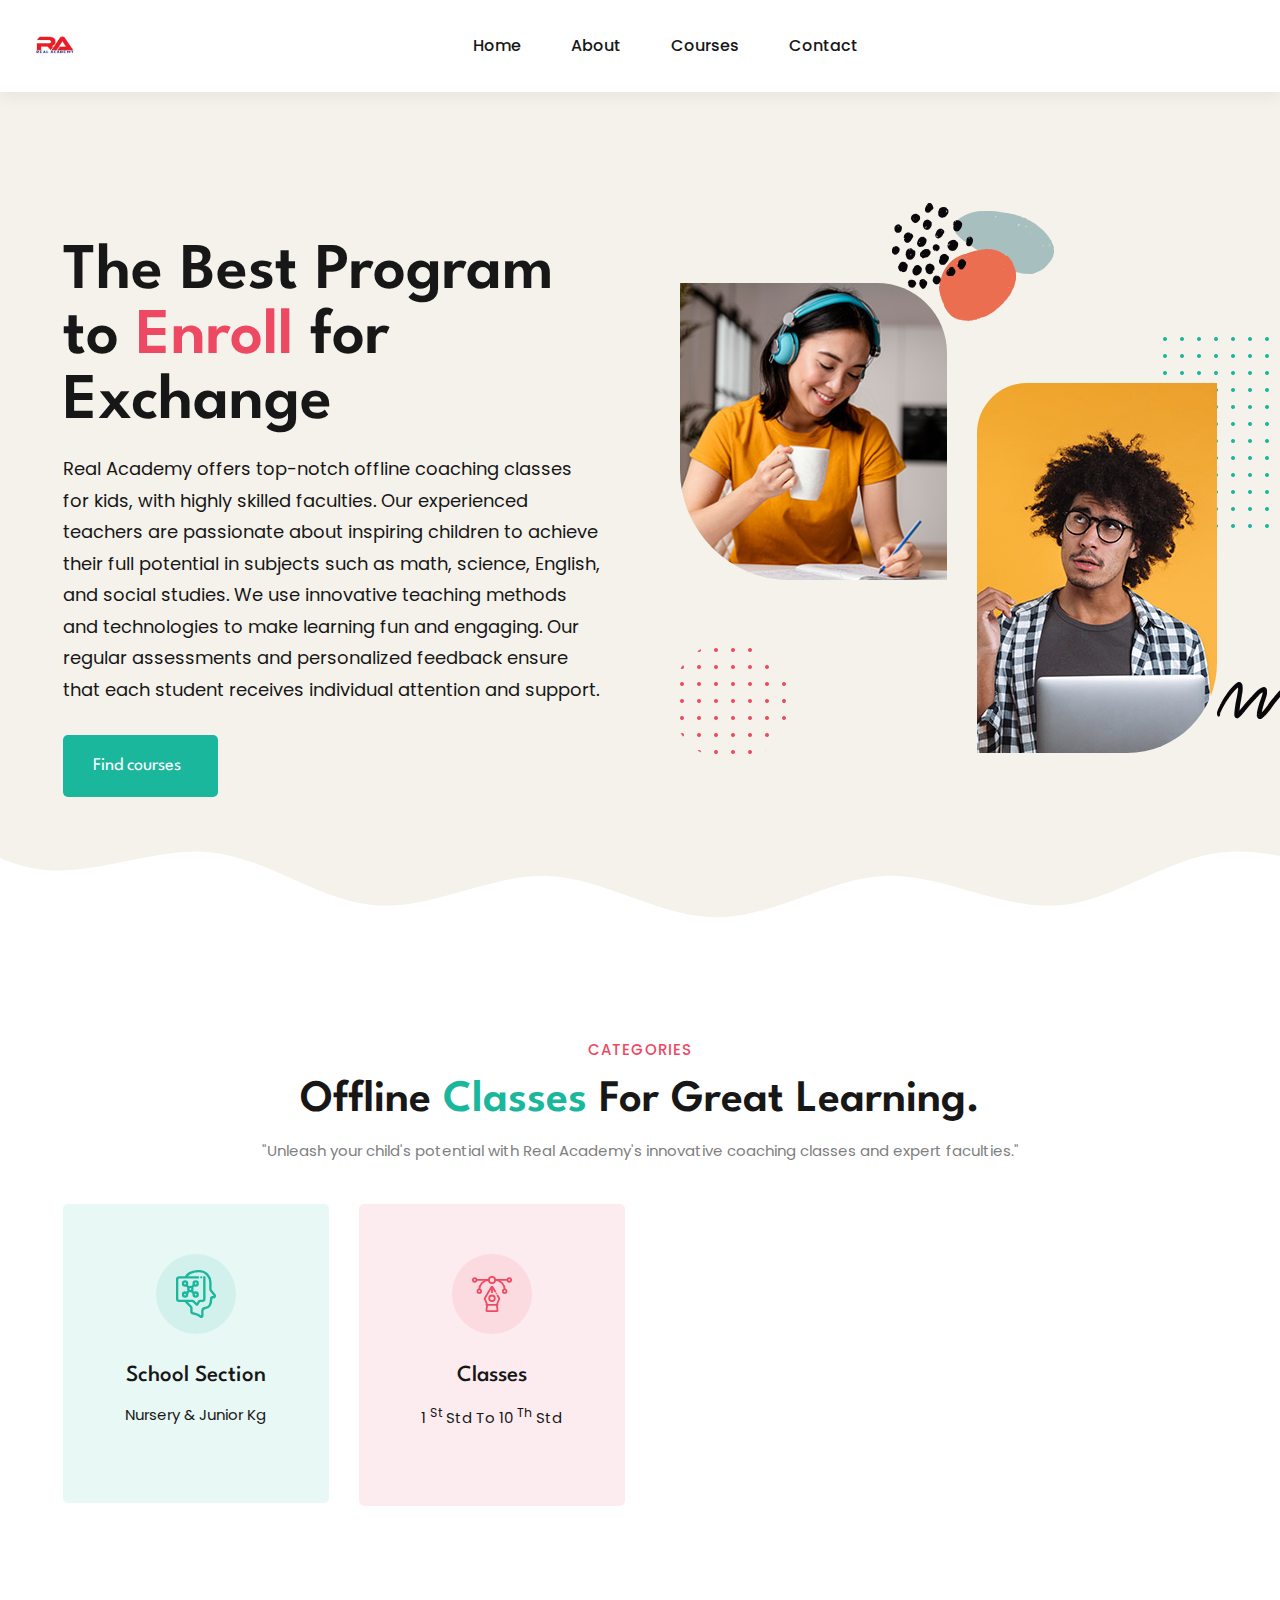
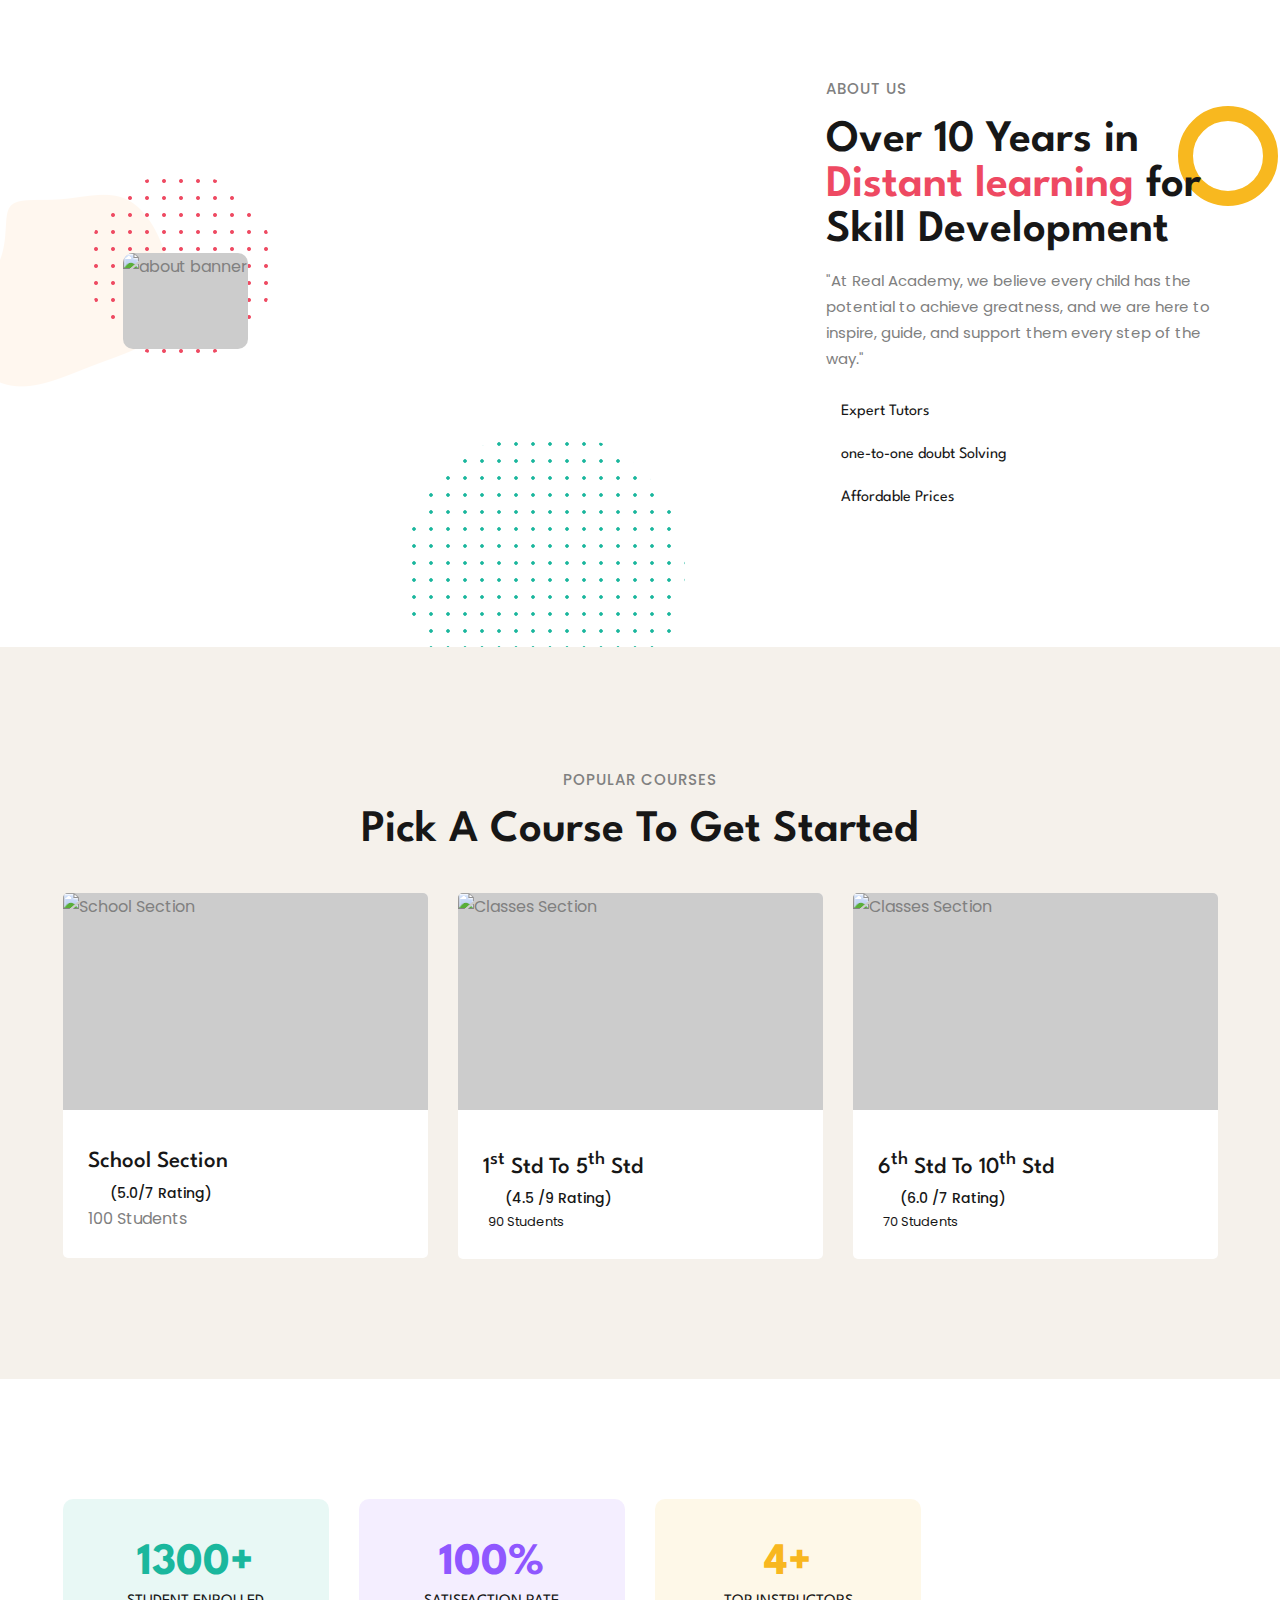
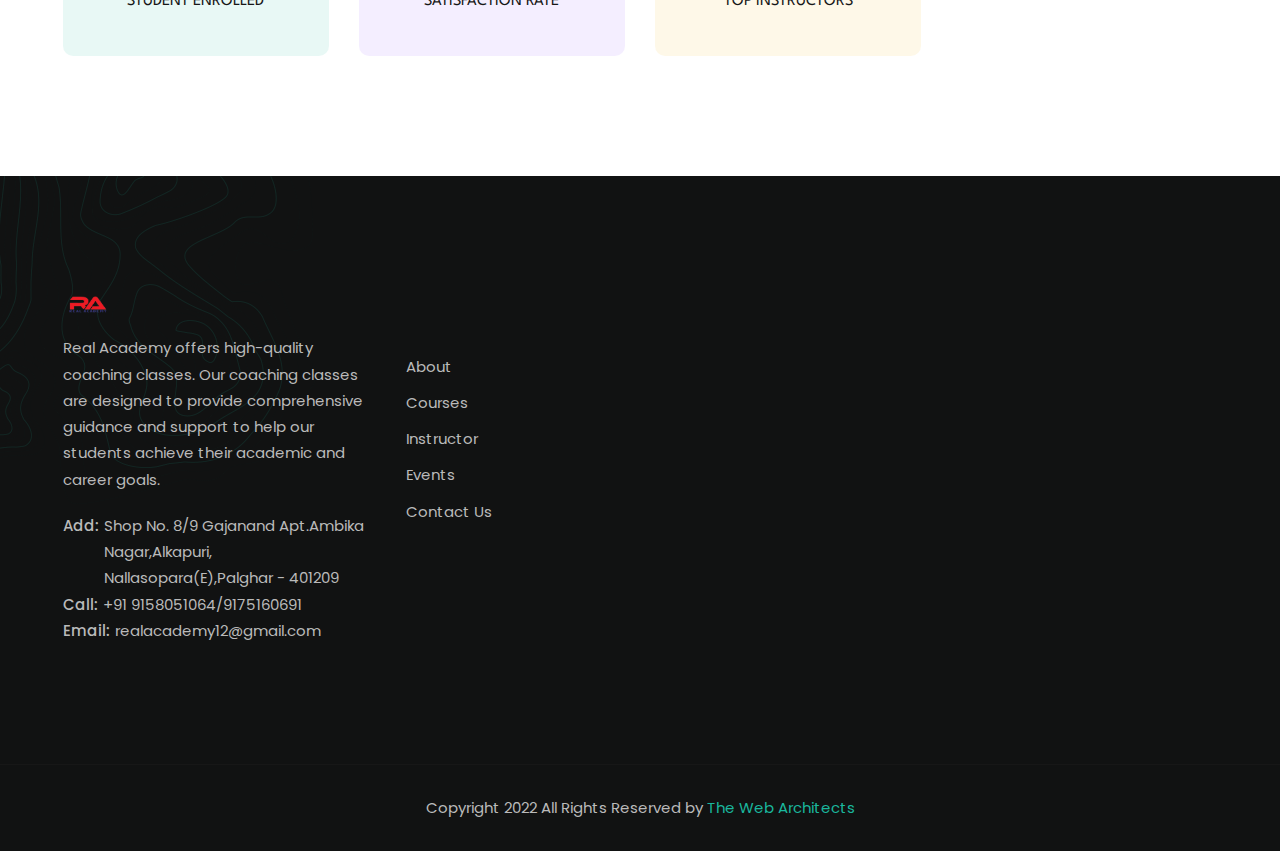
==== index.html @ d4546ee7 "comit" ====
<!DOCTYPE html>
<html lang="en">
<head>
  <meta charset="UTF-8">
  <meta http-equiv="X-UA-Compatible" content="IE=edge">
  <meta name="viewport" content="width=device-width, initial-scale=1.0">
  <!-- 
    - primary meta tag
  -->
  <title>Real Academy</title>
  <meta name="title" content="EduWeb - The Best Program to Enroll for Exchange">
  <meta name="description" content="This is an education html template made by codewithsadee">
  <!-- 
    - favicon
  -->
  <link rel="shortcut icon" href="/readme-images/real logo.jpeg" type="image/svg+xml">
  <!-- 
    - custom css link
  -->
  <link rel="stylesheet" href="./assets/css/style.css">
  <!-- 
- google font link
  -->
  <link rel="preconnect" href="https://fonts.googleapis.com">
  <link rel="preconnect" href="https://fonts.gstatic.com" crossorigin>
  <link
    href="https://fonts.googleapis.com/css2?family=League+Spartan:wght@400;500;600;700;800&family=Poppins:wght@400;500&display=swap"
    rel="stylesheet">

  <!-- 
    - preload images
  -->
  <link rel="preload" as="image" href="./assets/images/hero-bg.svg">
  <link rel="preload" as="image" href="./assets/images/hero-banner-1.jpg">
  <link rel="preload" as="image" href="./assets/images/hero-banner-2.jpg">
  <link rel="preload" as="image" href="./assets/images/hero-shape-1.svg">
  <link rel="preload" as="image" href="./assets/images/hero-shape-2.png">

</head>

<body id="top">

  <!-- 
    - #HEADER
  -->

  <header class="header" data-header>
    <div class="container">

      <a href="#" class="logo">
        <img src="./readme-images/real logo.png" width="50" height="10" alt="Real Academy logo">
      </a>

      <nav class="navbar" data-navbar>

        <div class="wrapper">
          <a href="#" class="logo">
            <img src="/readme-images/real logo.png" width="162" height="50" alt="Real Academy logo">
          </a>

          <button class="nav-close-btn" aria-label="close menu" data-nav-toggler>
            <ion-icon name="close-outline" aria-hidden="true"></ion-icon>
          </button>
        </div>

        <ul class="navbar-list">

          <li class="navbar-item">
            <a href="#home" class="navbar-link" data-nav-link>Home</a>
          </li>

          <li class="navbar-item">
            <a href="#about" class="navbar-link" data-nav-link>About</a>
          </li>

          <li class="navbar-item">
            <a href="#courses" class="navbar-link" data-nav-link>Courses</a>
          </li>
          <li class="navbar-item">
            <a href="#" class="navbar-link" data-nav-link>Contact</a>
          </li>

        </ul>

      </nav>

      <div class="header-actions">

        <button class="header-action-btn" aria-label="toggle search" title="Search">
          <ion-icon name="search-outline" aria-hidden="true"></ion-icon>
        </button>
        <button class="header-action-btn" aria-label="open menu" data-nav-toggler>
          <ion-icon name="menu-outline" aria-hidden="true"></ion-icon>
        </button>

      </div>

      <div class="overlay" data-nav-toggler data-overlay></div>

    </div>
  </header>





  <main>
    <article>

      <!-- 
        - #HERO
      -->

      <section class="section hero has-bg-image" id="home" aria-label="home"
        style="background-image: url('./assets/images/hero-bg.svg')">
        <div class="container">

          <div class="hero-content">

            <h1 class="h1 section-title">
              The Best Program to <span class="span">Enroll</span> for Exchange
            </h1>

            <p class="hero-text">
              Real Academy offers top-notch offline coaching classes for kids, with highly skilled faculties. Our experienced teachers are passionate about inspiring children to achieve their full potential in subjects such as math, science, English, and social studies. We use innovative teaching methods and technologies to make learning fun and engaging. Our regular assessments and personalized feedback ensure that each student receives individual attention and support.
            </p>

            <a href="#courses" class="btn has-before">
              <span class="span">Find courses</span>

              <ion-icon name="arrow-forward-outline" aria-hidden="true"></ion-icon>
            </a>

          </div>

          <figure class="hero-banner">

            <div class="img-holder one" style="--width: 270; --height: 300;">
              <img src="./assets/images/hero-banner-1.jpg" width="270" height="300" alt="hero banner" class="img-cover">
            </div>

            <div class="img-holder two" style="--width: 240; --height: 370;">
              <img src="./assets/images/hero-banner-2.jpg" width="240" height="370" alt="hero banner" class="img-cover">
            </div>

            <img src="./assets/images/hero-shape-2.png" width="622" height="551" alt="" class="shape hero-shape-2">

          </figure>

        </div>
      </section>





      <!-- 
        - #CATEGORY
      -->

      <section class="section category" aria-label="category">
        <div class="container">

          <p class="section-subtitle">Categories</p>

          <h2 class="h2 section-title">
            Offline <span class="span">Classes</span> For Great Learning.
          </h2>

          <p class="section-text">
           "Unleash your child's potential with Real Academy's innovative coaching classes and expert faculties."
          </p>

          <ul class="grid-list">

            <li>
              <div class="category-card" style="--color: 170, 75%, 41%">

                <div class="card-icon">
                  <img src="./assets/images/category-1.svg" width="40" height="40" loading="lazy"
                    alt="Online Degree Programs" class="img">
                </div>

                <h3 class="h3">
                  <a href="school.html" class="card-title">School Section</a>
                </h3>

                <p class="card-text">
                 Nursery & Junior Kg
                </p>
              </div>
            </li>

            <li>
              <div class="category-card" style="--color: 351, 83%, 61%">

                <div class="card-icon">
                  <img src="./assets/images/category-2.svg" width="40" height="40" loading="lazy"
                    alt="Non-Degree Programs" class="img">
                </div>

                <h3 class="h3">
                  <a href="school.html" class="card-title">Classes</a>
                </h3>

                <p class="card-text">
                 1 <sup>St</sup> Std To 10 <sup>Th</sup> Std
                </p>

              </div>
            </li>
          </ul>

        </div>
      </section>





      <!-- 
        - #ABOUT
      -->

      <section class="section about" id="about" aria-label="about">
        <div class="container">

          <figure class="about-banner">

            <div class="img-holder" style="--width: 520; --height: 400;">
              <img src="https://images.squarespace-cdn.com/content/v1/5bc28f7b65a707522be1a310/1589853880019-GD6VW7L8FW72ZKYJYP14/01-Online+Education.gif" width="520" height="370" loading="lazy" alt="about banner"
                class="img-cover">
            </div>
           
            <img src="./assets/images/about-shape-3.png" width="722" height="528" loading="lazy" alt=""
              class="shape about-shape-3">

          </figure>

          <div class="about-content">

            <p class="section-subtitle">About Us</p>

            <h2 class="h2 section-title">
              Over 10 Years in <span class="span">Distant learning</span> for Skill Development
            </h2>

            <p class="section-text">
              "At Real Academy, we believe every child has the potential to achieve greatness, and we are here to inspire, guide, and support them every step of the way."
            </p>

            <ul class="about-list">

              <li class="about-item">
                <ion-icon name="checkmark-done-outline" aria-hidden="true"></ion-icon>

                <span class="span">Expert Tutors</span>
              </li>

              <li class="about-item">
                <ion-icon name="checkmark-done-outline" aria-hidden="true"></ion-icon>

                <span class="span">one-to-one doubt Solving</span>
              </li>

              <li class="about-item">
                <ion-icon name="checkmark-done-outline" aria-hidden="true"></ion-icon>

                <span class="span">Affordable Prices</span>
              </li>

            </ul>

            <img src="./assets/images/about-shape-4.svg" width="100" height="100" loading="lazy" alt=""
              class="shape about-shape-4">

          </div>

        </div>
      </section>





      <!-- 
        - #COURSE
      -->

      <section class="section course" id="courses" aria-label="course">
        <div class="container">

          <p class="section-subtitle">Popular Courses</p>

          <h2 class="h2 section-title">Pick A Course To Get Started</h2>

          <ul class="grid-list">

            <li>
              <div class="course-card">

                <figure class="card-banner img-holder" style="--width: 370; --height: 220;">
                  <img src="https://i.pinimg.com/originals/a0/84/65/a08465fcb5cb830adfcbcc3ae9ea1116.gif" width="370" height="220" loading="lazy"
                    alt="School Section" class="img-cover">
                </figure>

                <div class="card-content">

                  <h3 class="h3">
                    <a href="school.html" class="card-title">School Section</a>
                  </h3>

                  <div class="wrapper">

                    <div class="rating-wrapper">
                      <ion-icon name="star"></ion-icon>
                      <ion-icon name="star"></ion-icon>
                      <ion-icon name="star"></ion-icon>
                      <ion-icon name="star"></ion-icon>
                      <ion-icon name="star"></ion-icon>
                    </div>

                    <p class="rating-text">(5.0/7 Rating)</p>

                  </div>


                  <ul class="card-meta-list">
                      <span class="span">100 Students</span>
                    </li>

                  </ul>

                </div>

              </div>
            </li>

            <li>
              <div class="course-card">

                <figure class="card-banner img-holder" style="--width: 370; --height: 220;">
                  <img src="https://i.pinimg.com/originals/59/34/6b/59346b4b5c80cc5cf0c483a27dfdcb36.gif" width="370" height="220" loading="lazy"
                    alt="Classes Section" class="img-cover">
                </figure>

              
                <div class="card-content">



                  <h3 class="h3">
                    <a href="school.html" class="card-title">1<sup>st</sup> Std To 5<sup>th</sup> Std</a>
                  </h3>

                  <div class="wrapper">

                    <div class="rating-wrapper">
                      <ion-icon name="star"></ion-icon>
                      <ion-icon name="star"></ion-icon>
                      <ion-icon name="star"></ion-icon>
                      <ion-icon name="star"></ion-icon>
                      <ion-icon name="star"></ion-icon>
                    </div>

                    <p class="rating-text">(4.5 /9 Rating)</p>

                  </div>


                  <ul class="card-meta-list">
                   <li class="card-meta-item">
                      <ion-icon name="people-outline" aria-hidden="true"></ion-icon>

                      <span class="span">90 Students</span>
                    </li>

                  </ul>

                </div>

              </div>
            </li>

            <li>
              <div class="course-card">

                <figure class="card-banner img-holder" style="--width: 370; --height: 220;">
                  <img src="https://www.sjsu.edu/diversity/pics/creating_inclusive_classrooms.gif" width="370" height="220" loading="lazy"
                    alt="Classes Section" class="img-cover">
                </figure>
                <div class="card-content">


                  <h3 class="h3">
                    <a href="school.html" class="card-title">6<sup>th</sup> Std To 10<sup>th</sup> Std</a>
                  </h3>

                  <div class="wrapper">

                    <div class="rating-wrapper">
                      <ion-icon name="star"></ion-icon>
                      <ion-icon name="star"></ion-icon>
                      <ion-icon name="star"></ion-icon>
                      <ion-icon name="star"></ion-icon>
                      <ion-icon name="star"></ion-icon>
                    </div>

                    <p class="rating-text">(6.0 /7 Rating)</p>

                  </div>


                  <ul class="card-meta-list">
                    <li class="card-meta-item">
                      <ion-icon name="people-outline" aria-hidden="true"></ion-icon>

                      <span class="span">70 Students</span>
                    </li>

                  </ul>

                </div>

              </div>
            </li>

          </ul>
        </div>
      </section>





     
      <!-- 
        - #STATE
      -->

      <section class="section stats" aria-label="stats">
        <div class="container">

          <ul class="grid-list">

            <li>
              <div class="stats-card" style="--color: 170, 75%, 41%">
                <h3 class="card-title">1300+</h3>

                <p class="card-text">Student Enrolled</p>
              </div>
            </li>
            <li>
              <div class="stats-card" style="--color: 260, 100%, 67%">
                <h3 class="card-title">100%</h3>

                <p class="card-text">Satisfaction Rate</p>
              </div>
            </li>

            <li>
              <div class="stats-card" style="--color: 42, 94%, 55%">
                <h3 class="card-title">4+</h3>

                <p class="card-text">Top Instructors</p>
              </div>
            </li>

          </ul>

        </div>
      </section>





     




  <!-- 
    - #FOOTER
  -->

  <footer class="footer" style="background-image: url('./assets/images/footer-bg.png')">

    <div class="footer-top section">
      <div class="container grid-list">

        <div class="footer-brand">

          <a href="#" class="logo">
            <img src="/readme-images/footer logo real.png" width="50" height="50" alt="Real Academy logo">
          </a>

          <p class="footer-brand-text">
            Real Academy offers high-quality coaching classes. Our coaching classes are designed to provide comprehensive
           guidance and support to help our students achieve their academic and career goals. 
          </p>

          <div class="wrapper">
            <span class="span">Add:</span>

            <address class="address">Shop No. 8/9 Gajanand Apt.Ambika Nagar,Alkapuri, Nallasopara(E),Palghar - 401209</address>
          </div>

          <div class="wrapper">
            <span class="span">Call:</span>

            <a href="tel:+011234567890" class="footer-link">+91 9158051064/9175160691</a>
          </div>

          <div class="wrapper">
            <span class="span">Email:</span>

            <a href="https://www.google.com/gmail/about/" class="footer-link">realacademy12@gmail.com</a>
          </div>

        </div>

        <ul class="footer-list">
<br>
<br>
          <li>
            <a href="#about" class="footer-link">About</a>
          </li>

          <li>
            <a href="#courses" class="footer-link">Courses</a>
          </li>

          <li>
            <a href="faculty.html" class="footer-link">Instructor</a>
          </li>

          <li>
            <a href="events.html" class="footer-link">Events</a>
          </li>
          <li>
            <a href="#" class="footer-link">Contact Us</a>
          </li>
        </ul>

        <div class="footer-list">
          </form>

          <ul class="social-list">
            <li>
              <a href="https://instagram.com/real_academy2012?igshid=YmMyMTA2M2Y=" class="social-link">
                <ion-icon name="logo-instagram"></ion-icon>
              </a>
            </li>
            <li>
              <a href="https://www.whatsapp.com/" class="social-link">
                <ion-icon name="logo-Whatsapp"></ion-icon>
              </a>
            </li>

          </ul>

        </div>

      </div>
    </div>

    <div class="footer-bottom">
      <div class="container">

        <p class="copyright">
          Copyright 2022 All Rights Reserved by <a href="#" class="copyright-link">The Web Architects</a>
        </p>

      </div>
    </div>

  </footer>





  <!-- 
    - #BACK TO TOP
  -->

  <a href="#top" class="back-top-btn" aria-label="back top top" data-back-top-btn>
    <ion-icon name="chevron-up" aria-hidden="true"></ion-icon>
  </a>





  <!-- 
    - custom js link
  -->
  <script src="./assets/js/script.js" defer></script>

  <!-- 
    - ionicon link
  -->
  <script type="module" src="https://unpkg.com/ionicons@5.5.2/dist/ionicons/ionicons.esm.js"></script>
  <script nomodule src="https://unpkg.com/ionicons@5.5.2/dist/ionicons/ionicons.js"></script>
</body>

</html>
---- assets/css/style.css ----
/*-----------------------------------*\
  #style.css
\*-----------------------------------*/

/**
 * copyright 2022 codewithsadee
 */





/*-----------------------------------*\
  #CUSTOM PROPERTY
\*-----------------------------------*/

:root {

  /**
   * colors
   */

  --selective-yellow: hsl(42, 94%, 55%);
  --eerie-black-1: hsl(0, 0%, 9%);
  --eerie-black-2: hsl(180, 3%, 7%);
  --quick-silver: hsl(0, 0%, 65%);
  --radical-red: hsl(351, 83%, 61%);
  --light-gray: hsl(0, 0%, 80%);
  --isabelline: hsl(36, 33%, 94%);
  --gray-x-11: hsl(0, 0%, 73%);
  --kappel_15: hsla(170, 75%, 41%, 0.15);
  --platinum: hsl(0, 0%, 90%);
  --gray-web: hsl(0, 0%, 50%);
  --black_80: hsla(0, 0%, 0%, 0.8);
  --white_50: hsla(0, 0%, 100%, 0.5);
  --black_50: hsla(0, 0%, 0%, 0.5);
  --black_30: hsla(0, 0%, 0%, 0.3);
  --kappel: hsl(170, 75%, 41%);
  --white: hsl(0, 0%, 100%);

  /**
   * gradient color
   */

  --gradient: linear-gradient(-90deg,hsl(151, 58%, 46%) 0%,hsl(170, 75%, 41%) 100%);

  /**
   * typography
   */

  --ff-league_spartan: 'League Spartan', sans-serif;
  --ff-poppins: 'Poppins', sans-serif; 

  --fs-1: 4.2rem;
  --fs-2: 3.2rem;
  --fs-3: 2.3rem;
  --fs-4: 1.8rem;
  --fs-5: 1.5rem;
  --fs-6: 1.4rem;
  --fs-7: 1.3rem;

  --fw-500: 500;
  --fw-600: 600;

  /**
   * spacing
   */

  --section-padding: 75px;

  /**
   * shadow
   */

  --shadow-1: 0 6px 15px 0 hsla(0, 0%, 0%, 0.05);
  --shadow-2: 0 10px 30px hsla(0, 0%, 0%, 0.06);
  --shadow-3: 0 10px 50px 0 hsla(220, 53%, 22%, 0.1);

  /**
   * radius
   */

  --radius-pill: 500px;
  --radius-circle: 50%;
  --radius-3: 3px;
  --radius-5: 5px;
  --radius-10: 10px;

  /**
   * transition
   */

  --transition-1: 0.25s ease;
  --transition-2: 0.5s ease;
  --cubic-in: cubic-bezier(0.51, 0.03, 0.64, 0.28);
  --cubic-out: cubic-bezier(0.33, 0.85, 0.4, 0.96);

}





/*-----------------------------------*\
  #RESET
\*-----------------------------------*/

*,
*::before,
*::after {
  margin: 0;
  padding: 0;
  box-sizing: border-box;
}

li { list-style: none; }

a,
img,
span,
data,
input,
button,
ion-icon { display: block; }

a {
  color: inherit;
  text-decoration: none;
}

img { height: auto; }

input,
button {
  background: none;
  border: none;
  font: inherit;
}

input { width: 100%; }

button { cursor: pointer; }

ion-icon { pointer-events: none; }

address { font-style: normal; }

html {
  font-family: var(--ff-poppins);
  font-size: 10px;
  scroll-behavior: smooth;
}

body {
  background-color: var(--white);
  color: var(--gray-web);
  font-size: 1.6rem;
  line-height: 1.75;
}

:focus-visible { outline-offset: 4px; }

::-webkit-scrollbar { width: 10px; }

::-webkit-scrollbar-track { background-color: hsl(0, 0%, 98%); }

::-webkit-scrollbar-thumb { background-color: hsl(0, 0%, 80%); }

::-webkit-scrollbar-thumb:hover { background-color: hsl(0, 0%, 70%); }





/*-----------------------------------*\
  #REUSED STYLE
\*-----------------------------------*/

.container { padding-inline: 15px; }

.section { padding-block: var(--section-padding); }

.shape {
  position: absolute;
  display: none;
}

.has-bg-image {
  background-repeat: no-repeat;
  background-size: cover;
  background-position: center;
}

.h1,
.h2,
.h3 {
  color: var(--eerie-black-1);
  font-family: var(--ff-league_spartan);
  line-height: 1;
}

.h1,
.h2 { font-weight: var(--fw-600); }

.h1 { font-size: var(--fs-1); }

.h2 { font-size: var(--fs-2); }

.h3 {
  font-size: var(--fs-3);
  font-weight: var(--fw-500);
}

.section-title {
  --color: var(--radical-red);
  text-align: center;
}

.section-title .span {
  display: inline-block;
  color: var(--color);
}

.btn {
  background-color: var(--kappel);
  color: var(--white);
  font-family: var(--ff-league_spartan);
  font-size: var(--fs-4);
  display: flex;
  align-items: center;
  gap: 7px;
  max-width: max-content;
  padding: 10px 20px;
  border-radius: var(--radius-5);
  overflow: hidden;
}

.has-before,
.has-after {
  position: relative;
  z-index: 1;
}

.has-before::before,
.has-after::after {
  position: absolute;
  content: "";
}

.btn::before {
  inset: 0;
  background-image: var(--gradient);
  z-index: -1;
  border-radius: inherit;
  transform: translateX(-100%);
  transition: var(--transition-2);
}

.btn:is(:hover, :focus)::before { transform: translateX(0); }

.img-holder {
  aspect-ratio: var(--width) / var(--height);
  background-color: var(--light-gray);
  overflow: hidden;
}

.img-cover {
  width: 100%;
  height: 100%;
  object-fit: cover;
}

.section-subtitle {
  font-size: var(--fs-5);
  text-transform: uppercase;
  font-weight: var(--fw-500);
  letter-spacing: 1px;
  text-align: center;
  margin-block-end: 15px;
}

.section-text {
  font-size: var(--fs-5);
  text-align: center;
  margin-block: 15px 25px;
}

.grid-list {
  display: grid;
  gap: 30px;
}

.category-card,
.stats-card { background-color: hsla(var(--color), 0.1); }

:is(.course, .blog) .section-title { margin-block-end: 40px; }





/*-----------------------------------*\
  #HEADER
\*-----------------------------------*/

.header .btn { display: none; }

.header {
  position: absolute;
  top: 0;
  left: 0;
  width: 100%;
  background-color: var(--white);
  padding-block: 12px;
  box-shadow: var(--shadow-1);
  z-index: 4;
}

.header.active { position: fixed; }

.header .container,
.header-actions,
.navbar .wrapper {
  display: flex;
  justify-content: space-between;
  align-items: center;
  gap: 15px;
}

.header-action-btn,
.nav-close-btn {
  position: relative;
  color: var(--eerie-black-1);
  font-size: 24px;
  transition: var(--transition-1);
}

.header-action-btn:is(:hover, :focus) { color: var(--kappel); }

.header-action-btn .btn-badge {
  position: absolute;
  top: -10px;
  right: -10px;
  background-color: var(--kappel);
  color: var(--white);
  font-family: var(--ff-league_spartan);
  font-size: var(--fs-6);
  min-width: 20px;
  height: 20px;
  border-radius: var(--radius-circle);
}

.navbar {
  position: fixed;
  top: 0;
  left: -320px;
  background-color: var(--white);
  width: 100%;
  max-width: 320px;
  height: 100%;
  z-index: 2;
  transition: 0.25s var(--cubic-in);
}

.navbar.active {
  transform: translateX(320px);
  transition: 0.5s var(--cubic-out);
}

.navbar .wrapper {
  padding: 15px 20px;
  border-block-end: 1px solid var(--platinum);
}

.nav-close-btn {
  background-color: var(--white);
  box-shadow: var(--shadow-2);
  padding: 8px;
  border-radius: var(--radius-circle);
}

.nav-close-btn:is(:hover, :focus) {
  background-color: var(--kappel);
  color: var(--white);
}

.navbar-list { padding: 15px 20px; }

.navbar-item:not(:last-child) { border-block-end: 1px solid var(--platinum); }

.navbar-link {
  padding-block: 8px;
  font-weight: var(--fw-500);
  transition: var(--transition-1);
}

.navbar-link:is(:hover, :focus) { color: var(--kappel); }

.overlay {
  position: fixed;
  inset: 0;
  background-color: var(--black_80);
  pointer-events: none;
  opacity: 0;
  z-index: 1;
  transition: var(--transition-1);
}

.overlay.active {
  opacity: 1;
  pointer-events: all;
}





/*-----------------------------------*\
  #HERO
\*-----------------------------------*/

.hero { padding-block-start: calc(var(--section-padding) + 80px); }

.hero .container {
  display: grid;
  gap: 40px;
}

.hero-text {
  color: var(--eerie-black-1);
  font-size: var(--fs-4);
  text-align: center;
  margin-block: 18px 20px;
}

.hero .btn { margin-inline: auto; }

.hero-banner {
  display: grid;
  grid-template-columns: 1fr 0.8fr;
  align-items: flex-start;
  gap: 30px;
}

.hero-banner .img-holder.one {
  border-top-right-radius: 70px;
  border-bottom-left-radius: 110px;
}

.hero-banner .img-holder.two {
  border-top-left-radius: 50px;
  border-bottom-right-radius: 90px;
}





/*-----------------------------------*\
  #CATEGORY
\*-----------------------------------*/

.category .section-subtitle { color: var(--radical-red); }

.category .section-title { --color: var(--kappel); }

.category .section-text { margin-block-end: 40px; }

.category-card {
  padding: 50px 30px;
  text-align: center;
  border-radius: var(--radius-5);
}

.category-card .card-icon {
  background-color: hsla(var(--color), 0.1);
  width: 80px;
  height: 80px;
  display: grid;
  place-items: center;
  border-radius: var(--radius-circle);
  margin-inline: auto;
  margin-block-end: 30px;
}

.category-card .card-text {
  color: var(--eerie-black-1);
  font-size: var(--fs-5);
  margin-block: 15px 25px;
}

.category-card .card-badge {
  background-color: hsla(var(--color), 0.1);
  color: hsl(var(--color));
  font-size: var(--fs-5);
  font-weight: var(--fw-500);
  padding: 2px 18px;
  max-width: max-content;
  margin-inline: auto;
  border-radius: var(--radius-5);
}





/*-----------------------------------*\
  #ABOUT
\*-----------------------------------*/

.about {
  padding-block-start: 0;
  overflow: hidden;
}

.about .container {
  display: grid;
  gap: 30px;
}

.about-banner {
  position: relative;
  z-index: 1;
}

.about-banner .img-holder { border-radius: var(--radius-10); }

.about-shape-2 {
  display: block;
  bottom: -100px;
  left: -60px;
  animation: bounce 2.5s infinite;
}

@keyframes bounce {
  0%,
  20%,
  50%,
  80%,
  100% { transform: translateY(0); }

  40% { transform: translateY(-30px); }

  60% { transform: translateY(-15px); }
}

.about :is(.section-subtitle, .section-title, .section-text) {
  text-align: left;
}

.about-item {
  margin-block: 15px;
  display: flex;
  align-items: center;
  gap: 15px;
}

.about-item ion-icon {
  color: var(--selective-yellow);
  font-size: 20px;
  --ionicon-stroke-width: 50px;
}

.about-item .span {
  color: var(--eerie-black-1);
  font-family: var(--ff-league_spartan);
}





/*-----------------------------------*\
  #COURSE
\*-----------------------------------*/

.course { background-color: var(--isabelline); }

.course-card {
  position: relative;
  background-color: var(--white);
  border-radius: var(--radius-5);
  overflow: hidden;
}

.course-card .img-cover { transition: var(--transition-2); }

.course-card:is(:hover, :focus-within) .img-cover { transform: scale(1.1); }

.course-card :is(.abs-badge, .badge) {
  font-family: var(--ff-league_spartan);
  border-radius: var(--radius-3);
}

.course-card .abs-badge {
  position: absolute;
  top: 10px;
  right: 10px;
  background-color: var(--selective-yellow);
  color: var(--white);
  display: flex;
  align-items: center;
  gap: 5px;
  line-height: 1;
  padding: 6px 8px;
  padding-block-end: 3px;
}

.course-card .abs-badge ion-icon {
  font-size: 18px;
  margin-block-end: 5px;
  --ionicon-stroke-width: 50px;
}

.course-card .card-content { padding: 25px; }

.course-card .badge {
  background-color: var(--kappel_15);
  max-width: max-content;
  color: var(--kappel);
  line-height: 25px;
  padding-inline: 10px;
}

.course-card .card-title {
  display: -webkit-box;
  -webkit-box-orient: vertical;
  -webkit-line-clamp: 2;
  overflow: hidden;
  margin-block: 15px 8px;
  transition: var(--transition-1);
}

.course-card .card-title:is(:hover, :focus) { color: var(--kappel); }

.course-card :is(.wrapper, .rating-wrapper, .card-meta-list, .card-meta-item) {
  display: flex;
  align-items: center;
}

.course-card .wrapper { gap: 10px; }

.course-card .rating-wrapper { gap: 3px; }

.course-card .rating-wrapper ion-icon { color: var(--selective-yellow); }

.course-card .rating-text {
  color: var(--eerie-black-1);
  font-size: var(--fs-6);
  font-weight: var(--fw-500);
}

.course-card .price {
  color: var(--radical-red);
  font-family: var(--ff-league_spartan);
  font-size: var(--fs-4);
  font-weight: var(--fw-600);
  margin-block: 8px 15px;
}

.course-card .card-meta-list { flex-wrap: wrap; }

.course-card .card-meta-item {
  position: relative;
  gap: 5px;
}

.course-card .card-meta-item:not(:last-child)::after {
  content: "|";
  display: inline-block;
  color: var(--platinum);
  padding-inline: 10px;
}

.course-card .card-meta-item ion-icon {
  color: var(--quick-silver);
  --ionicon-stroke-width: 50px;
}

.course-card .card-meta-item .span {
  color: var(--eerie-black-1);
  font-size: var(--fs-7);
}

.course .btn {
  margin-inline: auto;
  margin-block-start: 60px;
}





/*-----------------------------------*\
  #VIDEO
\*-----------------------------------*/

.video {
  background-size: contain;
  background-position: center top;
}

.video-banner {
  position: relative;
  border-top-right-radius: 80px;
  border-bottom-left-radius: 120px;
}

.video .play-btn {
  position: absolute;
  top: 50%;
  left: 50%;
  transform: translate(-50%, -50%);
  background-color: var(--radical-red);
  font-size: 30px;
  padding: 16px;
  color: var(--white);
  border-radius: var(--radius-circle);
  box-shadow: 0 0 0 0 var(--white_50);
  z-index: 1;
  animation: pulse 3s ease infinite;
}

@keyframes pulse {
  0% { box-shadow: 0 0 0 0 var(--white_50); }
  100% { box-shadow: 0 0 0 20px transparent; }
}

.video-banner::after {
  inset: 0;
  background-color: var(--black_30);
}





/*-----------------------------------*\
  #STATS
\*-----------------------------------*/

.stats-card {
  text-align: center;
  padding: 25px;
  border-radius: var(--radius-10);
}

.stats-card :is(.card-title, .card-text) { font-family: var(--ff-league_spartan); }

.stats-card .card-title {
  color: hsl(var(--color));
  font-size: var(--fs-2);
  line-height: 1.1;
}

.stats-card .card-text {
  color: var(--eerie-black-1);
  text-transform: uppercase;
}





/*-----------------------------------*\
  #BLOG
\*-----------------------------------*/

.blog-card .card-banner { border-radius: var(--radius-10); }

.blog-card .card-banner .img-cover { transition: var(--transition-2); }

.blog-card .card-banner::after {
  inset: 0;
  background-color: var(--black_50);
  opacity: 0;
  transition: var(--transition-1);
}

.blog-card:is(:hover, :focus-within) .card-banner .img-cover { transform: scale(1.1); }

.blog-card:is(:hover, :focus-within) .card-banner::after { opacity: 1; }

.blog-card .card-content {
  position: relative;
  margin-inline: 15px;
  background-color: var(--white);
  padding: 20px;
  border-radius: var(--radius-10);
  box-shadow: var(--shadow-3);
  margin-block-start: -100px;
  z-index: 1;
}

.blog-card .card-btn {
  position: absolute;
  top: -40px;
  right: 30px;
  background-color: var(--kappel);
  color: var(--white);
  font-size: 20px;
  padding: 20px;
  border-radius: var(--radius-circle);
  transition: var(--transition-1);
  opacity: 0;
}

.blog-card .card-btn:is(:hover, :focus) { background-color: var(--radical-red); }

.blog-card:is(:hover, :focus-within) .card-btn {
  opacity: 1;
  transform: translateY(10px);
}

.blog-card :is(.card-meta-item, .card-text, .card-subtitle) {
  font-size: var(--fs-5);
}

.blog-card .card-subtitle { text-transform: uppercase; }

.blog-card .card-title {
  margin-block: 10px 15px;
  transition: var(--transition-1);
}

.blog-card .card-title:is(:hover, :focus) { color: var(--kappel); }

.blog-card :is(.card-meta-list, .card-meta-item) { display: flex; }

.blog-card .card-meta-list {
  flex-wrap: wrap;
  gap: 10px 20px;
  margin-block-end: 20px;
}

.blog-card .card-meta-item {
  gap: 10px;
  align-items: center;
  color: var(--eerie-black-1);
}

.blog-card .card-meta-item ion-icon {
  color: var(--kappel);
  font-size: 18px;
  --ionicon-stroke-width: 40px;
}





/*-----------------------------------*\
  #FOOTER
\*-----------------------------------*/

.footer {
  background-repeat: no-repeat;
  background-color: var(--eerie-black-2);
  color: var(--gray-x-11);
  font-size: var(--fs-5);
}

.footer-top {
  display: grid;
  gap: 30px;
}

.footer-brand-text { margin-block: 20px; }

.footer-brand .wrapper {
  display: flex;
  gap: 5px;
}

.footer-brand .wrapper .span { font-weight: var(--fw-500); }

.footer-link { transition: var(--transition-1); }

.footer-link:is(:hover, :focus) { color: var(--kappel); }

.footer-list-title {
  color: var(--white);
  font-family: var(--ff-league_spartan);
  font-size: var(--fs-3);
  font-weight: var(--fw-600);
  margin-block-end: 10px;
}

.footer-list .footer-link { padding-block: 5px; }

.newsletter-form { margin-block: 20px 35px; }

.newsletter-form .input-field {
  background-color: var(--white);
  padding: 12px;
  border-radius: var(--radius-5);
  margin-block-end: 20px;
}

.newsletter-form .btn {
  min-width: 100%;
  justify-content: center;
}

.social-list {
  display: flex;
  gap: 25px;
}

.social-link { font-size: 20px; }

.footer-bottom {
  border-block-start: 1px solid var(--eerie-black-1);
  padding-block: 30px;
}

.copyright { text-align: center; }

.copyright-link {
  color: var(--kappel);
  display: inline-block;
}





/*-----------------------------------*\
  #BACK TO TOP
\*-----------------------------------*/

.back-top-btn {
  position: fixed;
  bottom: 40px;
  right: 30px;
  background-color: var(--kappel);
  color: var(--white);
  font-size: 20px;
  padding: 15px;
  border-radius: var(--radius-circle);
  z-index: 3;
  opacity: 0;
  pointer-events: none;
  transition: var(--transition-1);
}

.back-top-btn.active {
  transform: translateY(10px);
  opacity: 1;
  pointer-events: all;
}





/*-----------------------------------*\
  #MEDIA QUERIES
\*-----------------------------------*/

/**
 * responsive for large than 575px screen
 */

@media (min-width: 575px) {

  /**
   * REUSED STYLE
   */

  .container {
    max-width: 520px;
    width: 100%;
    margin-inline: auto;
  }

  .grid-list { grid-template-columns: 1fr 1fr; }

  :is(.course, .blog) .grid-list { grid-template-columns: 1fr; }



  /**
   * HEADER
   */

  .header .container { max-width: unset; }

  .header-actions { gap: 30px; }



  /**
   * HERO
   */

  .hero-banner { grid-template-columns: 1fr 0.9fr; }



  /**
   * VIDEO
   */

  .video .play-btn { padding: 25px; }



  /**
   * STATS
   */

  .stats-card { padding: 40px 30px; }



  /**
   * FOOTER
   */

  .footer-brand,
  .footer-list:last-child { grid-column: 1 / 3; }

  .newsletter-form {
    display: flex;
    align-items: center;
    gap: 10px;
  }

  .newsletter-form .input-field { margin-block-end: 0; }

  .newsletter-form .btn { min-width: max-content; }

}





/**
 * responsive for large than 768px screen
 */

@media (min-width: 768px) {

  /**
   * CUSTOM PROPERTY
   */

  :root {

    /**
     * typography
     */

    --fs-1: 4.6rem;
    --fs-2: 3.8rem;

  }



  /**
   * REUSED STYLE
   */

  .container { max-width: 720px; }

  .btn { padding: 15px 30px; }

  :is(.course, .blog) .grid-list { grid-template-columns: 1fr 1fr; }



  /**
   * HEADER
   */

  .header .container { padding-inline: 30px; }

  .header .btn {
    display: flex;
    padding: 10px 30px;
    margin-inline: 20px;
  }



  /**
   * HERO
   */

  .hero { padding-block-start: calc(var(--section-padding) + 90px); }

  .hero .container { gap: 50px; }

  .hero-text { margin-block-end: 30px; }

  .hero-banner {
    position: relative;
    z-index: 1;
  }

  .hero-banner .img-holder { max-width: max-content; }

  .hero-banner .img-holder.one { justify-self: flex-end; }

  .hero-banner .img-holder.two { margin-block-start: 100px; }

  .hero-shape-1 {
    display: block;
    position: absolute;
    bottom: -40px;
    left: -10px;
  }



  /**
   * ABOUT
   */

  .about { padding-block-start: 50px; }

  .about-banner {
    padding: 60px;
    padding-inline-end: 0;
  }

  .about-banner .img-holder {
    max-width: max-content;
    margin-inline: auto;
  }

  .about-shape-1 {
    display: block;
    top: -40px;
    right: -70px;
  }



  /**
   * FOOTER
   */

  .footer-brand,
  .footer-list:last-child { grid-column: auto; }

  .newsletter-form .btn { padding-block: 10px; }

}





/**
 * responsive for large than 992px screen
 */

@media (min-width: 992px) {

  /**
   * CUSTOM PROPERTY
   */

  :root {

    /**
     * typography
     */

    --fs-1: 5.5rem;
    --fs-2: 4.5rem;

  }



  /**
   * REUSED STYLE
   */

  .container { max-width: 960px; }

  .grid-list { grid-template-columns: repeat(4, 1fr); }

  :is(.course, .blog) .grid-list { grid-template-columns: repeat(3, 1fr); }



  /**
   * HERO
   */

  .hero .container {
    grid-template-columns: 1fr 1fr;
    align-items: center;
  }

  .hero .section-title,
  .hero-text { text-align: left; }

  .hero .btn { margin-inline: 0; }



  /**
   * ABOUT
   */

  .about .container {
    grid-template-columns: 1fr 0.6fr;
    align-items: center;
    gap: 60px;
  }



  /**
   * VIDEO
   */

  .video-banner {
    max-width: 75%;
    margin-inline: auto;
  }



  /**
   * FOOTER
   */

  .footer .grid-list { grid-template-columns: 1fr 0.6fr 0.6fr 1.2fr; }

}





/**
 * responsive for large than 1200px screen
 */

@media (min-width: 1200px) {

  /**
   * CUSTOM PROPERTY
   */

  :root {

    /**
     * typography
     */

    --fs-1: 6.5rem;

    /**
     * spacing
     */

    --section-padding: 120px;

  }



  /**
   * REUSED STYLE
   */

  .container { max-width: 1185px; }

  .shape { display: block; }

  .about-content,
  .video-card,
  .blog { position: relative; }



  /**
   * HEADER
   */

  .header-action-btn:last-child,
  .navbar .wrapper,
  .overlay { display: none; }

  .header.active {
    transform: translateY(-100%);
    animation: slideIn 0.5s ease forwards;
  }

  @keyframes slideIn {
    0% { transform: translateY(-100%); }
    100% { transform: translateY(0); }
  }

  .navbar,
  .navbar.active { all: unset; }

  .navbar-list {
    display: flex;
    gap: 50px;
    padding: 0;
  }

  .navbar-item:not(:last-child) { border-block-end: none; }

  .navbar-link {
    color: var(--eerie-black-1);
    padding-block: 20px;
  }

  .header .btn { margin-inline-end: 0; }



  /**
   * HERO
   */

  .hero { padding-block-start: calc(var(--section-padding) + 120px); }

  .hero .container { gap: 80px; }

  .hero-shape-2 {
    top: -80px;
    z-index: -1;
  }



  /**
   * ABOUT
   */

  .about .container { gap: 110px; }

  .about-banner .img-holder { margin-inline: 0; }

  .about-shape-3 {
    top: -20px;
    left: -100px;
    z-index: -1;
  }

  .about-content { z-index: 1; }

  .about-shape-4 {
    top: 30px;
    right: -60px;
    z-index: -1;
  }



  /**
   * VIDEO
   */

  .video-shape-1 {
    top: -50px;
    left: 0;
  }

  .video-shape-2 {
    top: -80px;
    right: 120px;
    z-index: 1;
  }



  /**
   * BLOG
   */

  .blog-shape {
    top: 0;
    left: 0;
  }

}
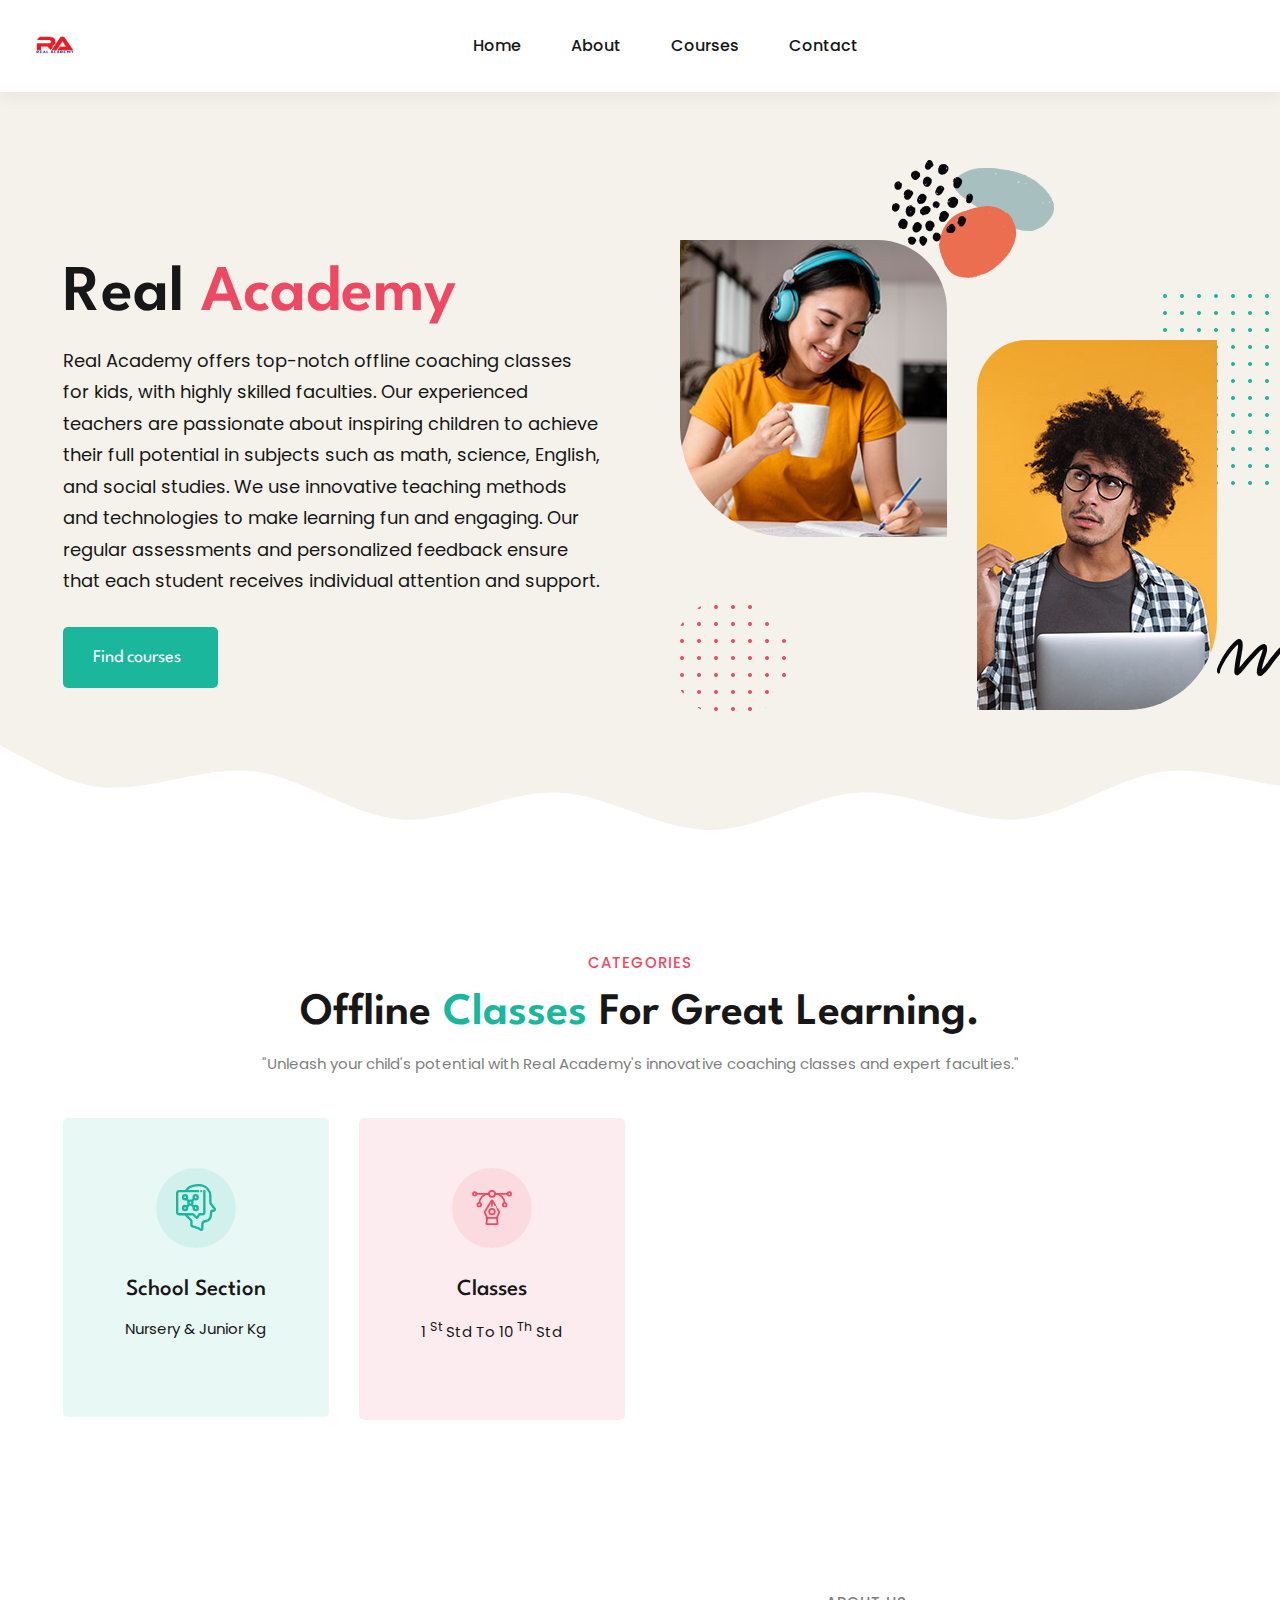
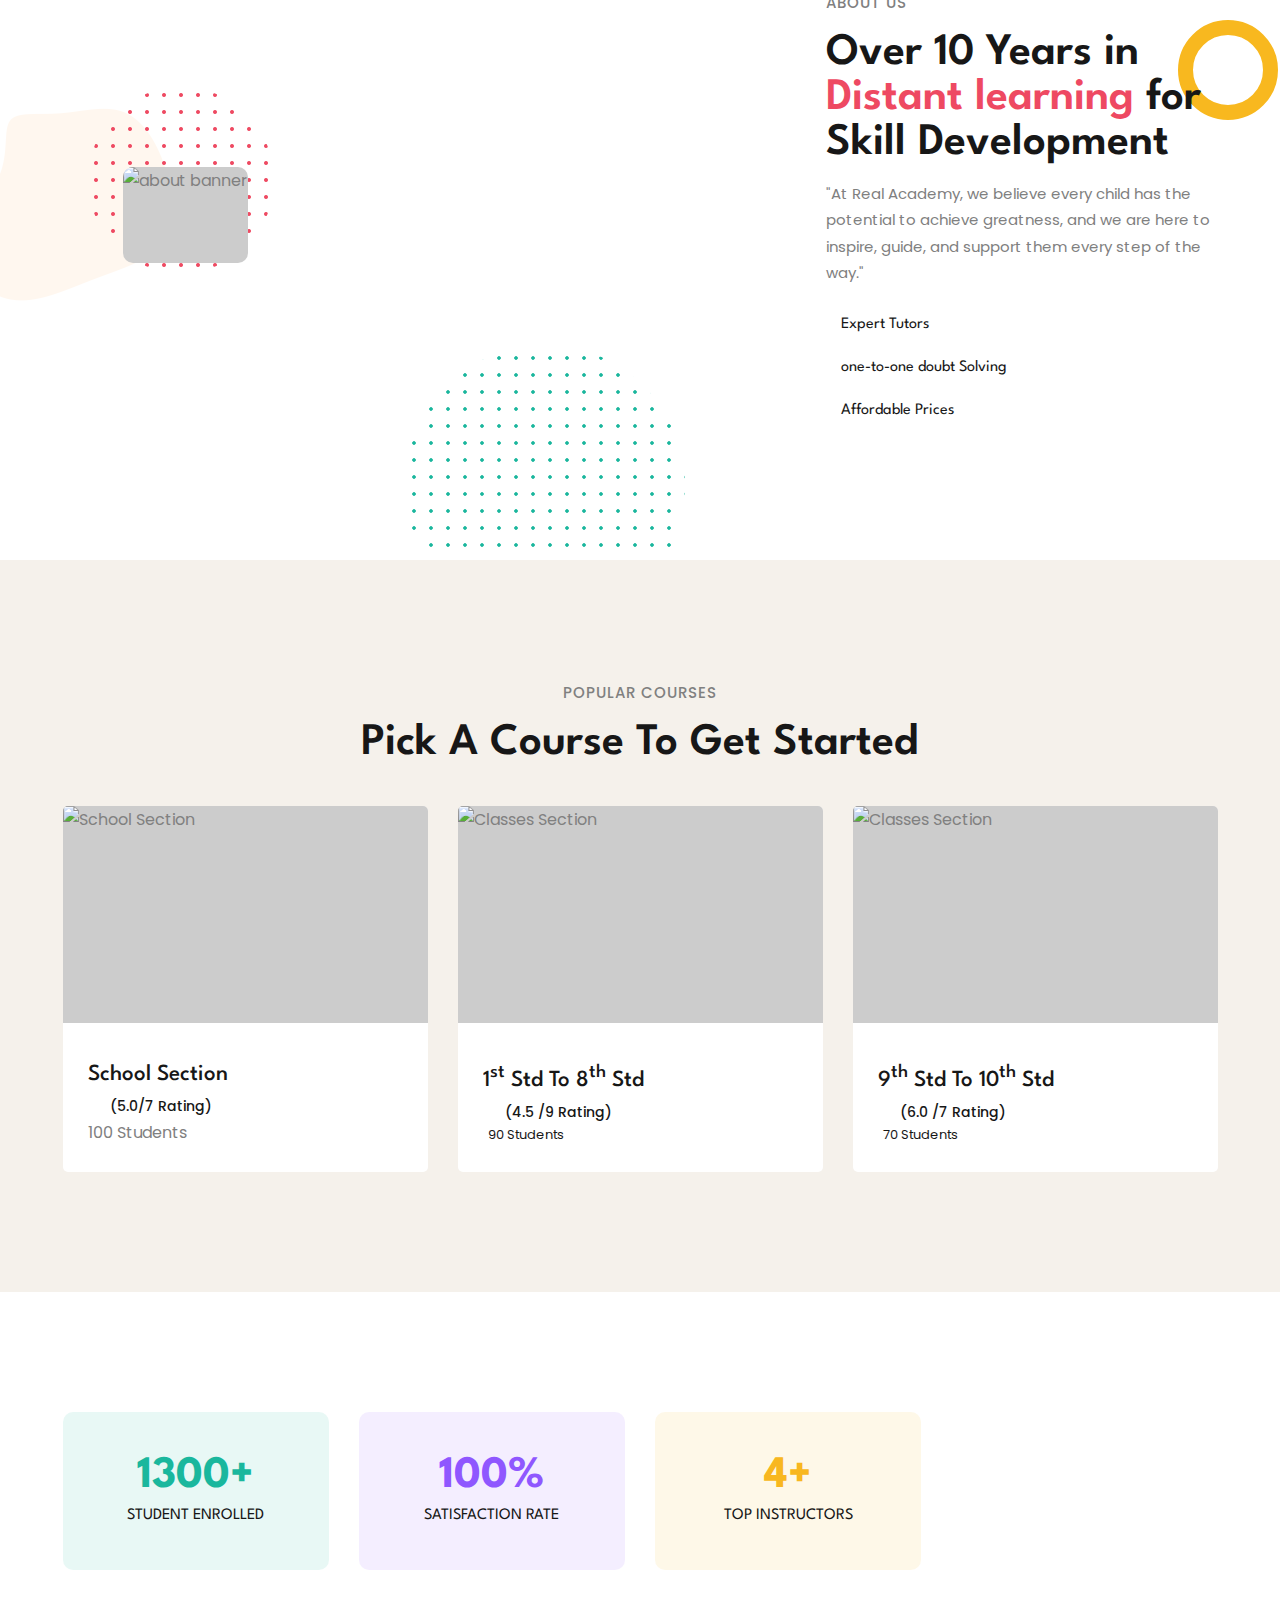
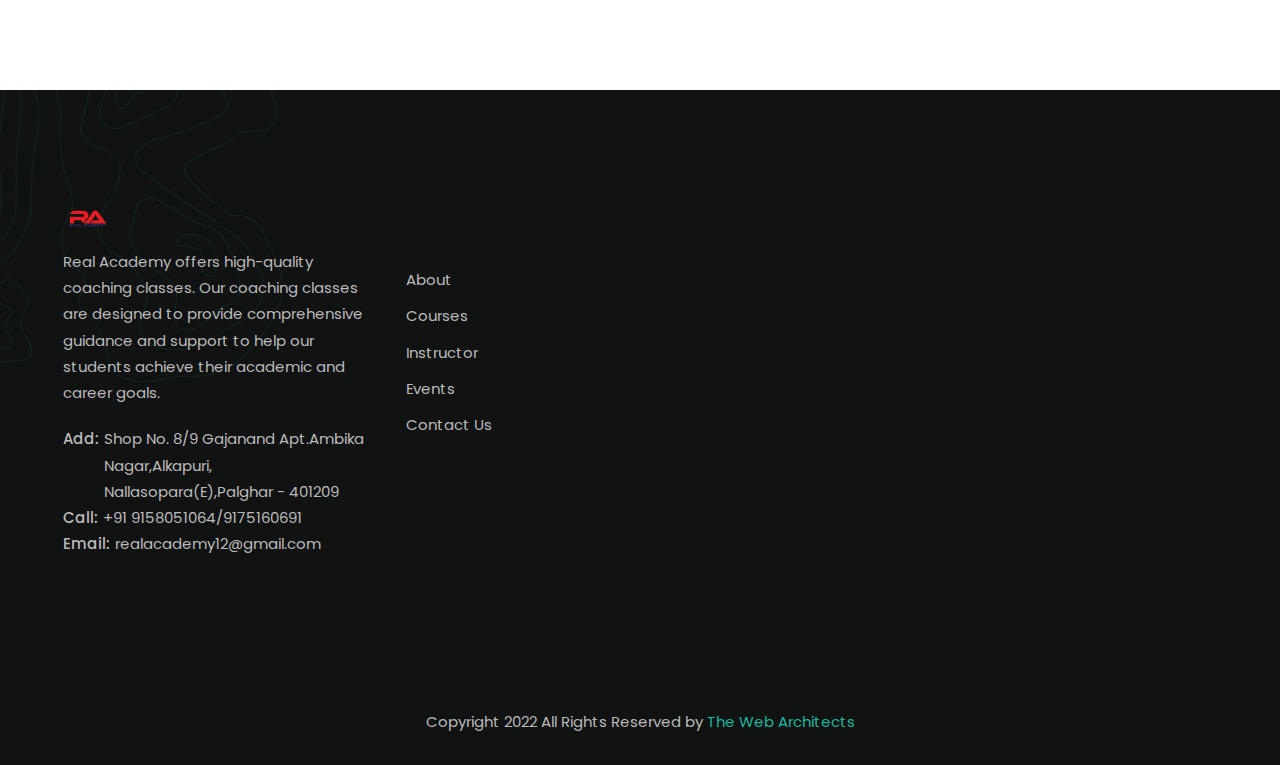
==== commit e2d2ab15: "commit" ====
--- a/index.html
+++ b/index.html
@@ -64,7 +64,6 @@
         </div>
 
         <ul class="navbar-list">
-
           <li class="navbar-item">
             <a href="#home" class="navbar-link" data-nav-link>Home</a>
           </li>
@@ -77,7 +76,7 @@
             <a href="#courses" class="navbar-link" data-nav-link>Courses</a>
           </li>
           <li class="navbar-item">
-            <a href="#" class="navbar-link" data-nav-link>Contact</a>
+            <a href="./mscbot/bot.html" class="navbar-link" data-nav-link>Contact</a>
           </li>
 
         </ul>
@@ -118,7 +117,7 @@
           <div class="hero-content">
 
             <h1 class="h1 section-title">
-              The Best Program to <span class="span">Enroll</span> for Exchange
+             Real <span class="span">Academy</span>
             </h1>
 
             <p class="hero-text">
@@ -350,7 +349,7 @@
 
 
                   <h3 class="h3">
-                    <a href="school.html" class="card-title">1<sup>st</sup> Std To 5<sup>th</sup> Std</a>
+                    <a href="school.html" class="card-title">1<sup>st</sup> Std To 8<sup>th</sup> Std</a>
                   </h3>
 
                   <div class="wrapper">
@@ -393,7 +392,7 @@
 
 
                   <h3 class="h3">
-                    <a href="school.html" class="card-title">6<sup>th</sup> Std To 10<sup>th</sup> Std</a>
+                    <a href="school.html" class="card-title">9<sup>th</sup> Std To 10<sup>th</sup> Std</a>
                   </h3>
 
                   <div class="wrapper">
@@ -539,7 +538,7 @@
             <a href="events.html" class="footer-link">Events</a>
           </li>
           <li>
-            <a href="#" class="footer-link">Contact Us</a>
+            <a href="./mscbot/bot.html" class="footer-link">Contact Us</a>
           </li>
         </ul>
 
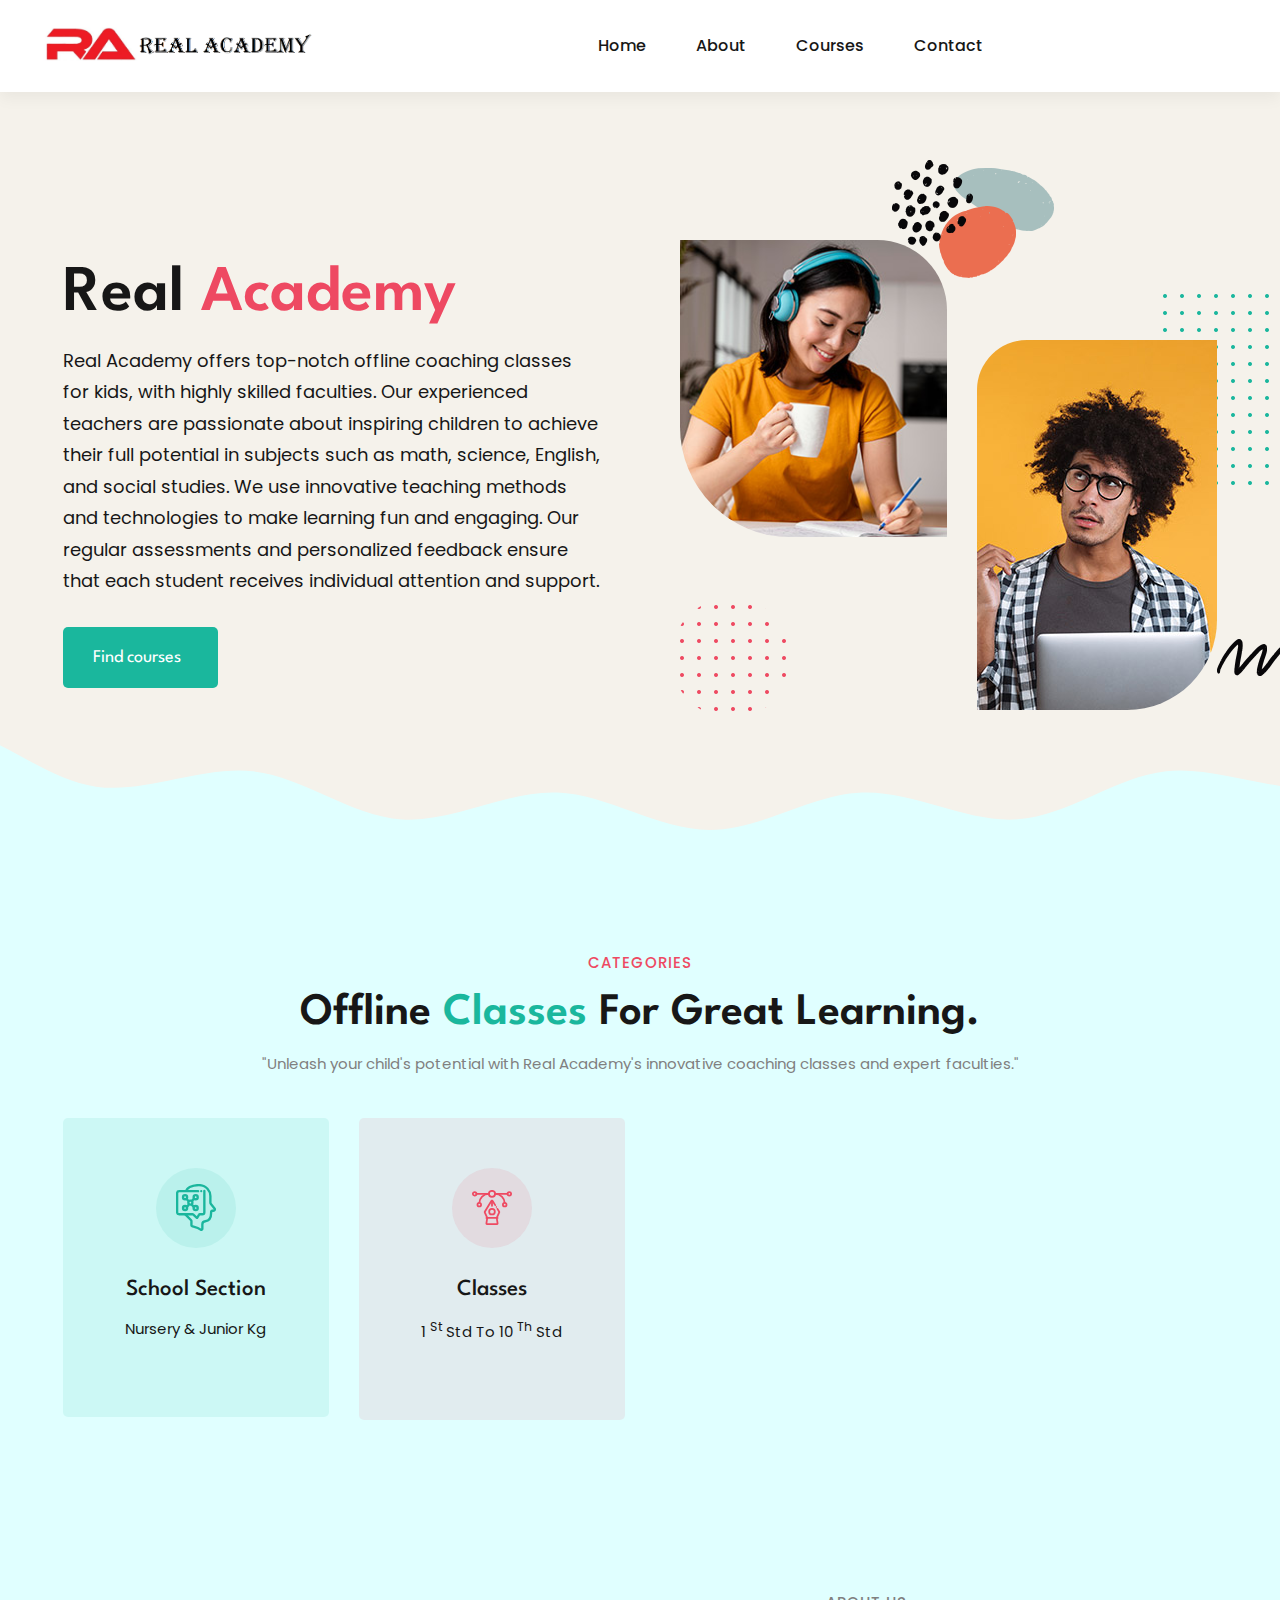
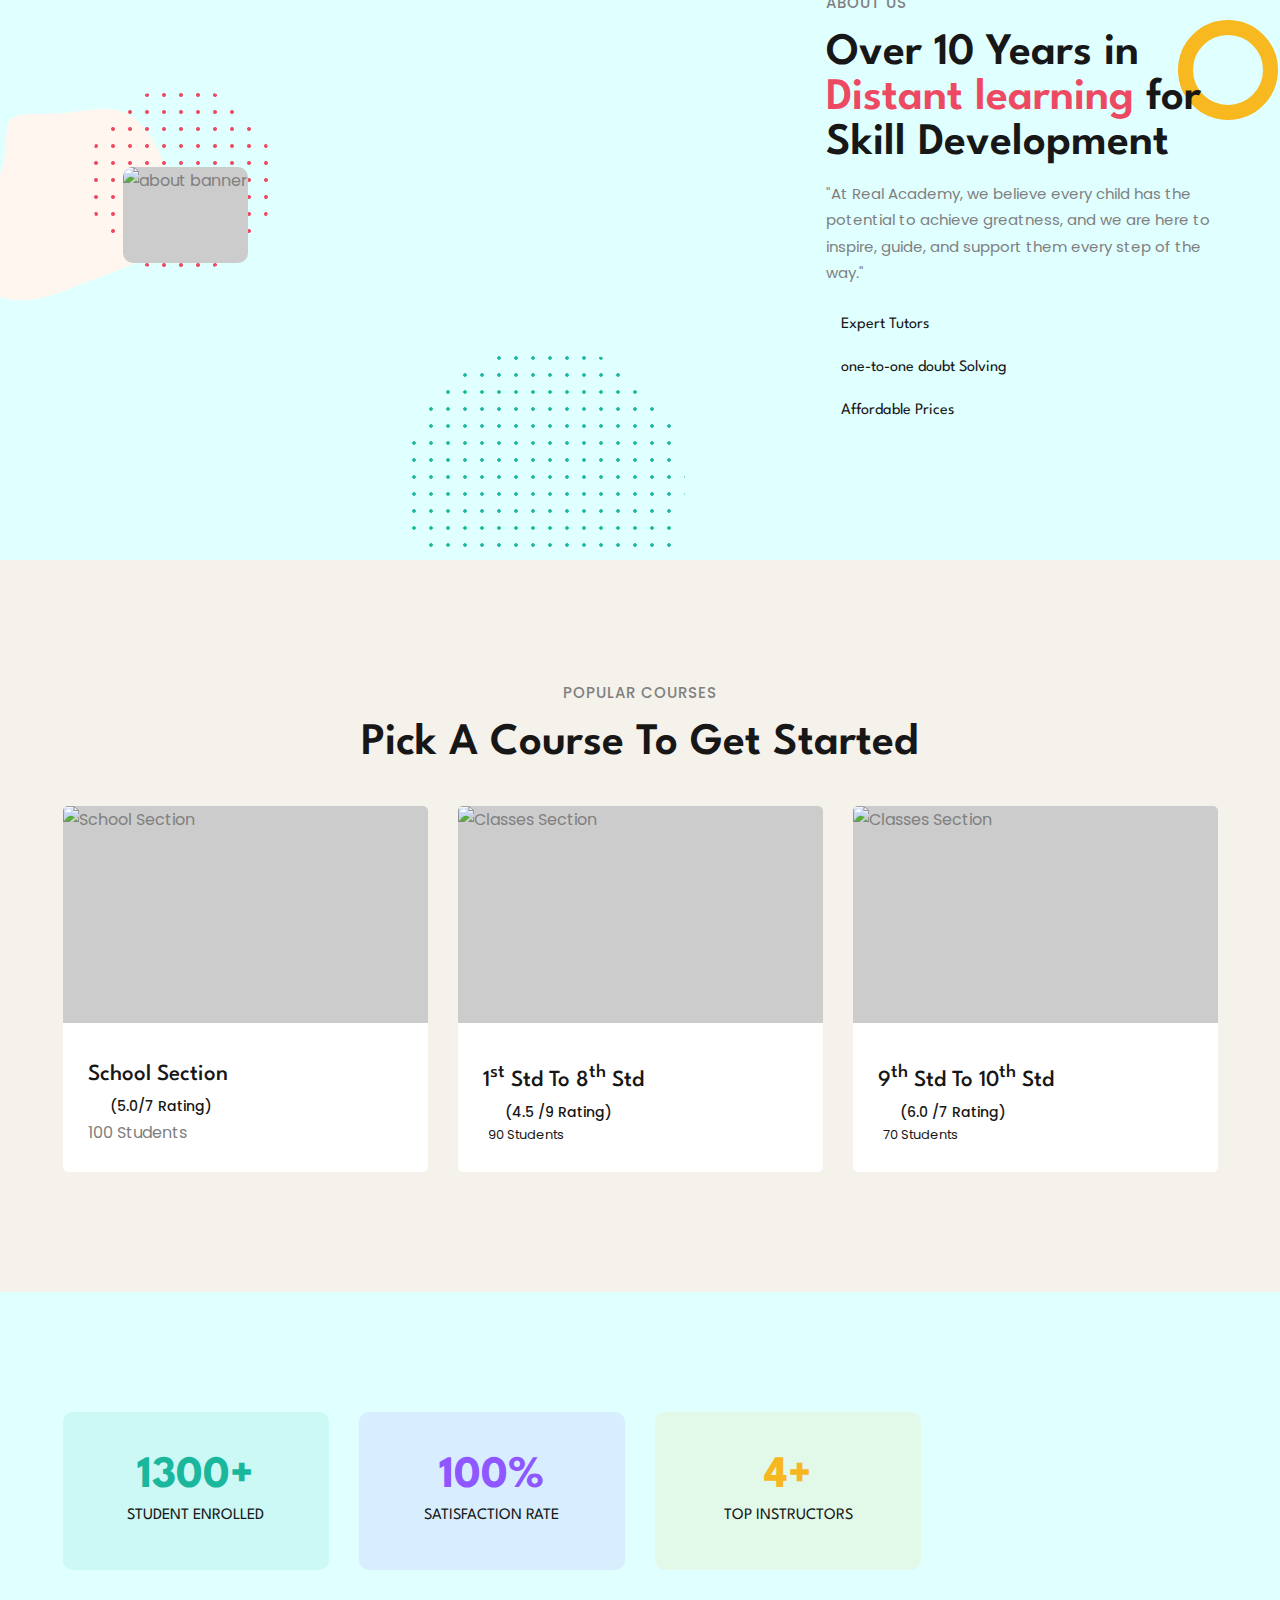
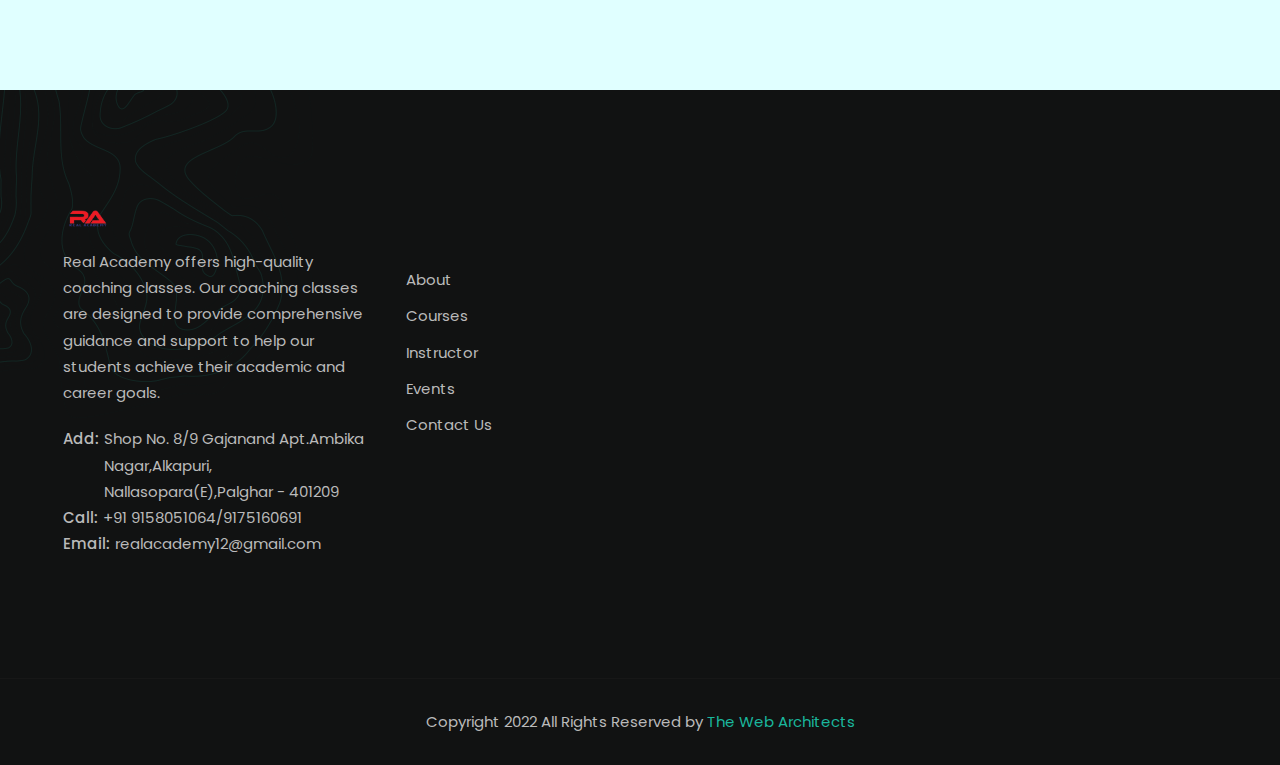
==== commit 4a0b37c7: "edit" ====
--- a/index.html
+++ b/index.html
@@ -48,7 +48,8 @@
     <div class="container">
 
       <a href="#" class="logo">
-        <img src="./readme-images/real logo.png" width="50" height="10" alt="Real Academy logo">
+        <img src="./readme-images/real logo.png" width="300" height="10" alt="Real Academy logo">
+        <!-- <h3 align="left">Real Academy</h3> -->
       </a>
 
       <nav class="navbar" data-navbar>
--- a/assets/css/style.css
+++ b/assets/css/style.css
@@ -152,7 +152,7 @@
 }
 
 body {
-  background-color: var(--white);
+  background-color: lightcyan;
   color: var(--gray-web);
   font-size: 1.6rem;
   line-height: 1.75;
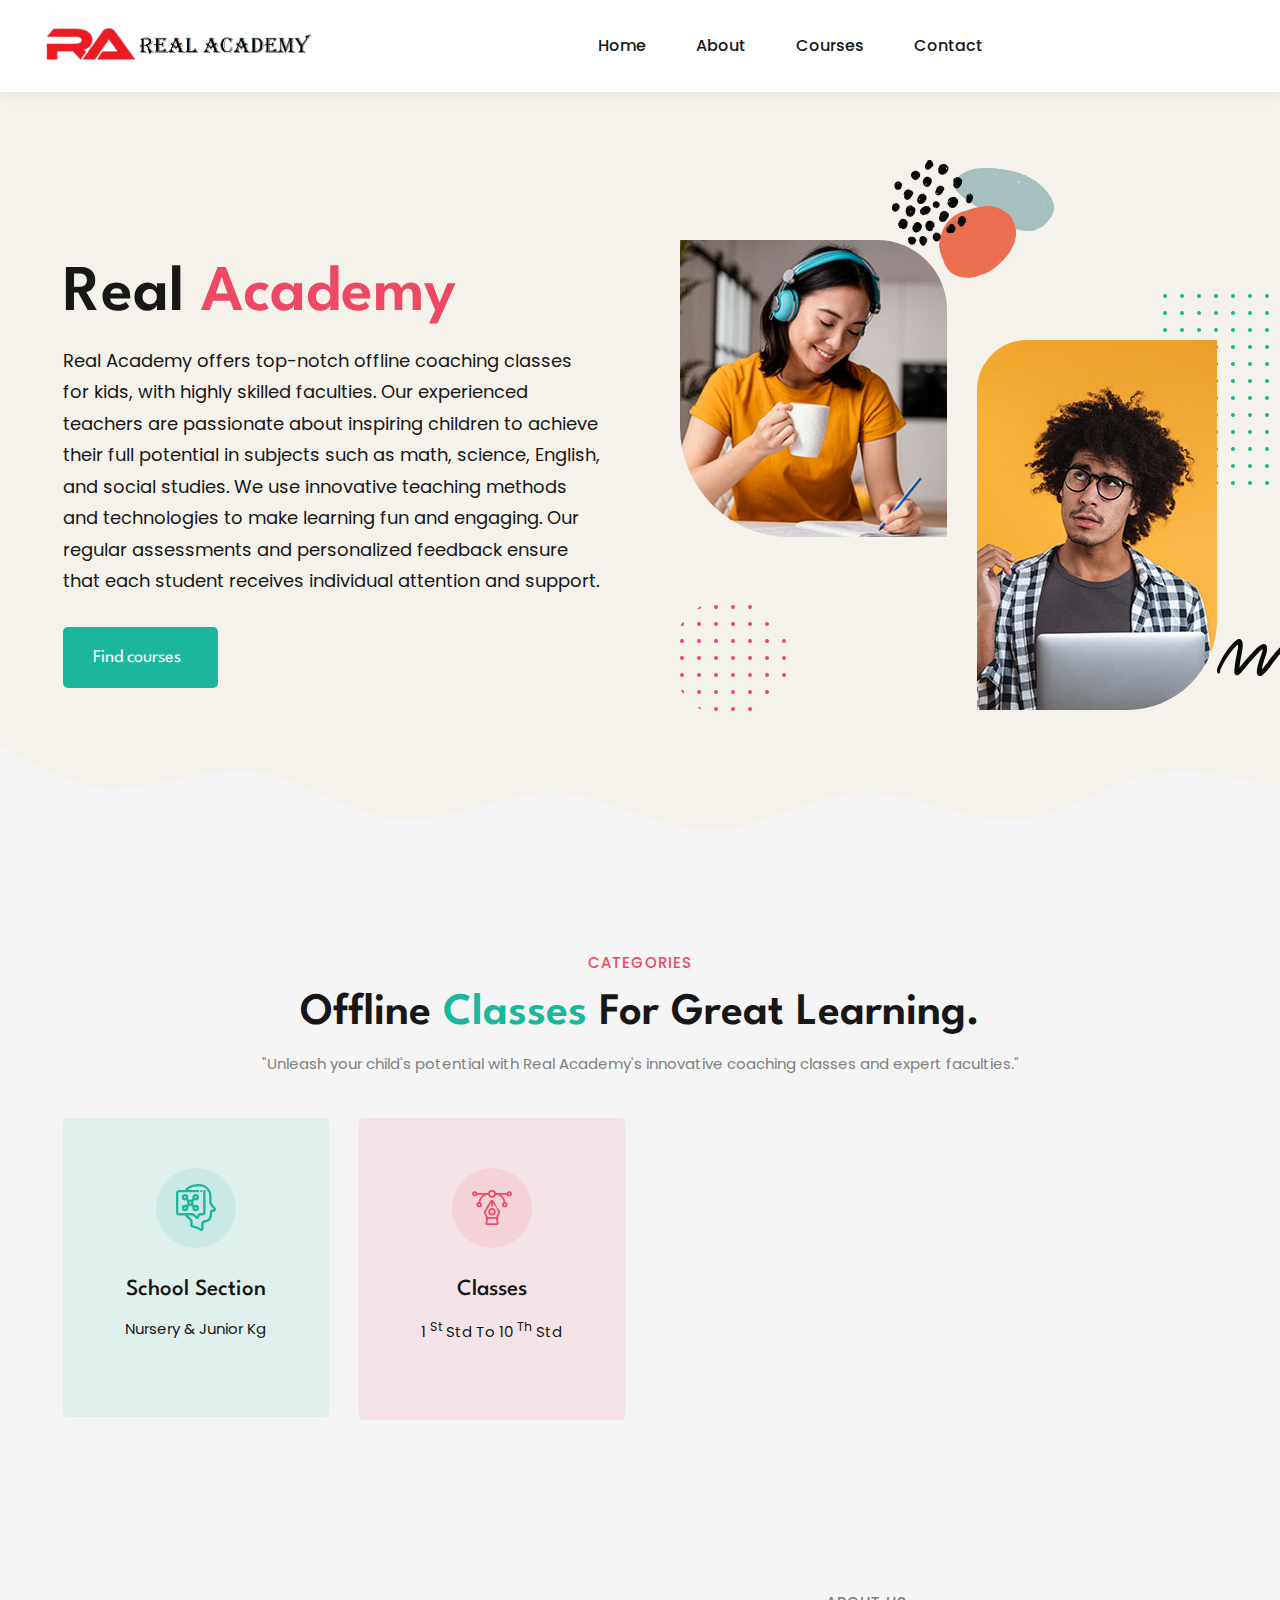
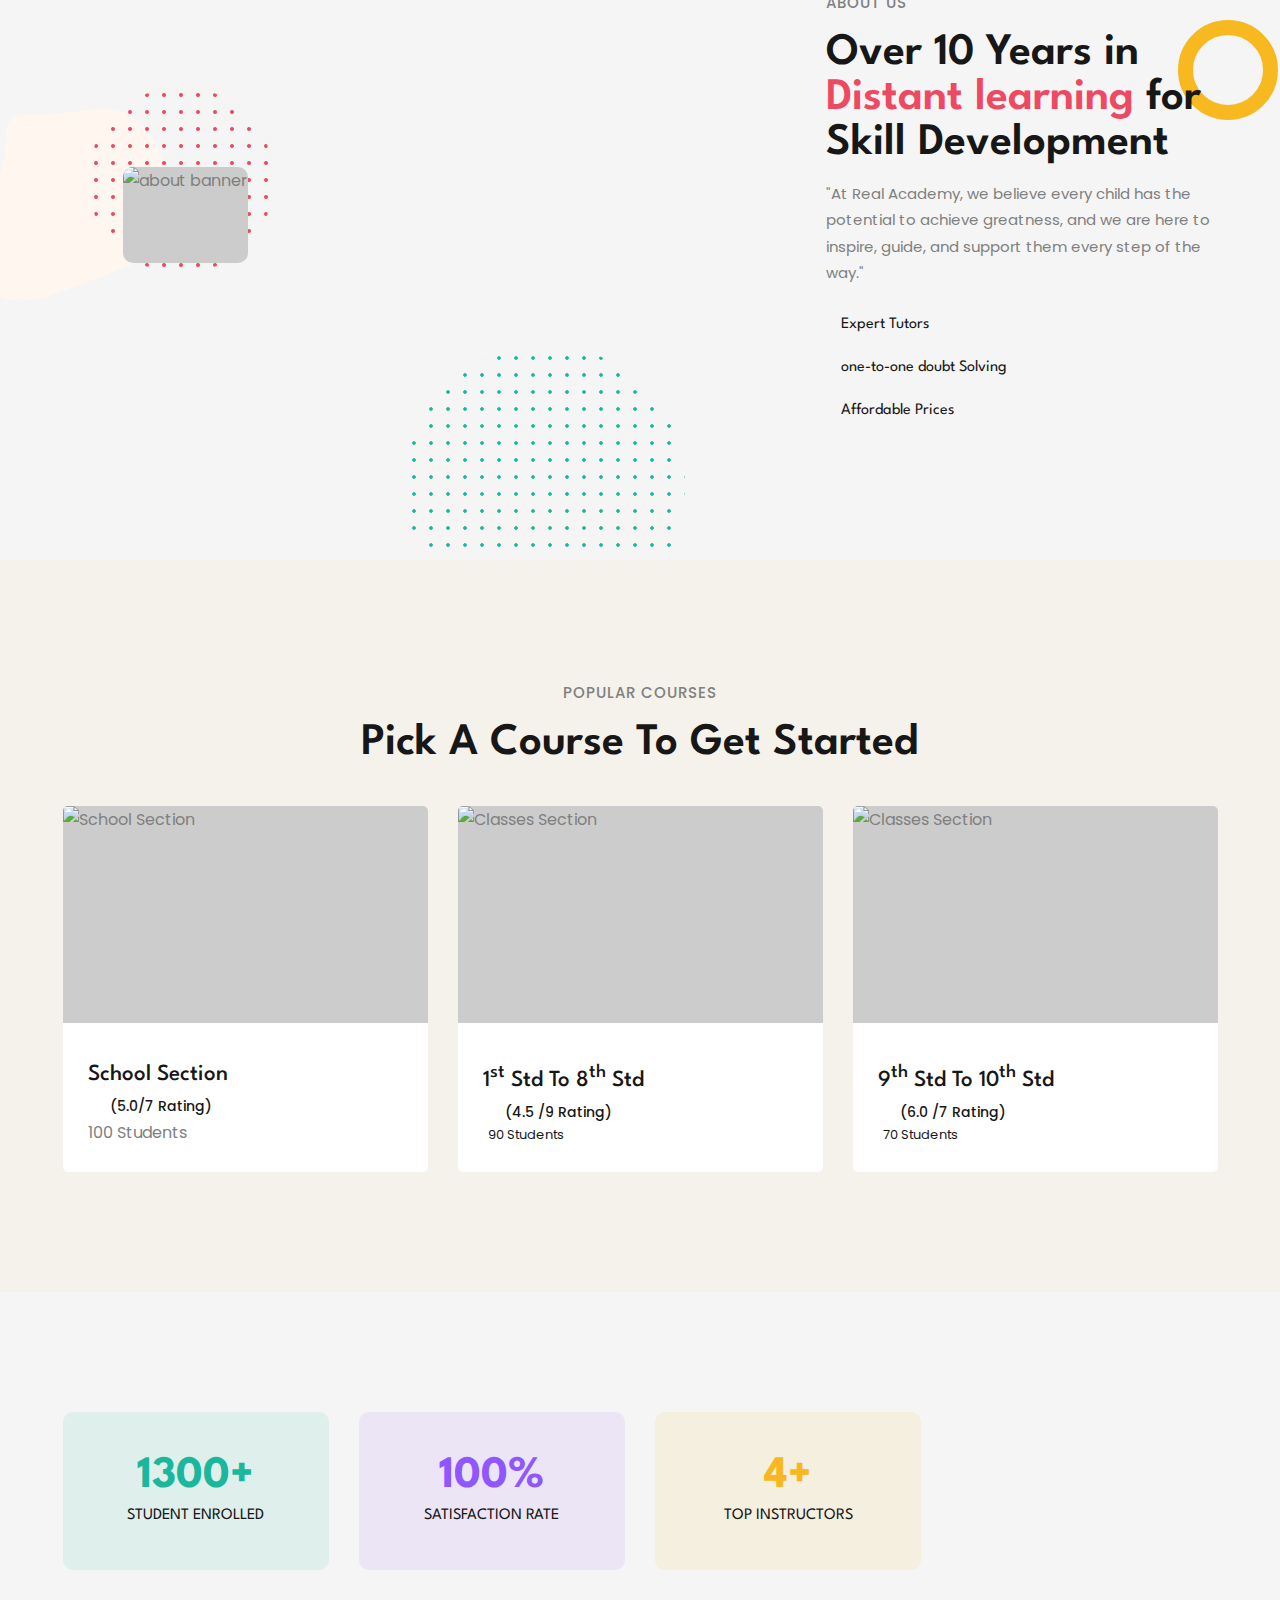
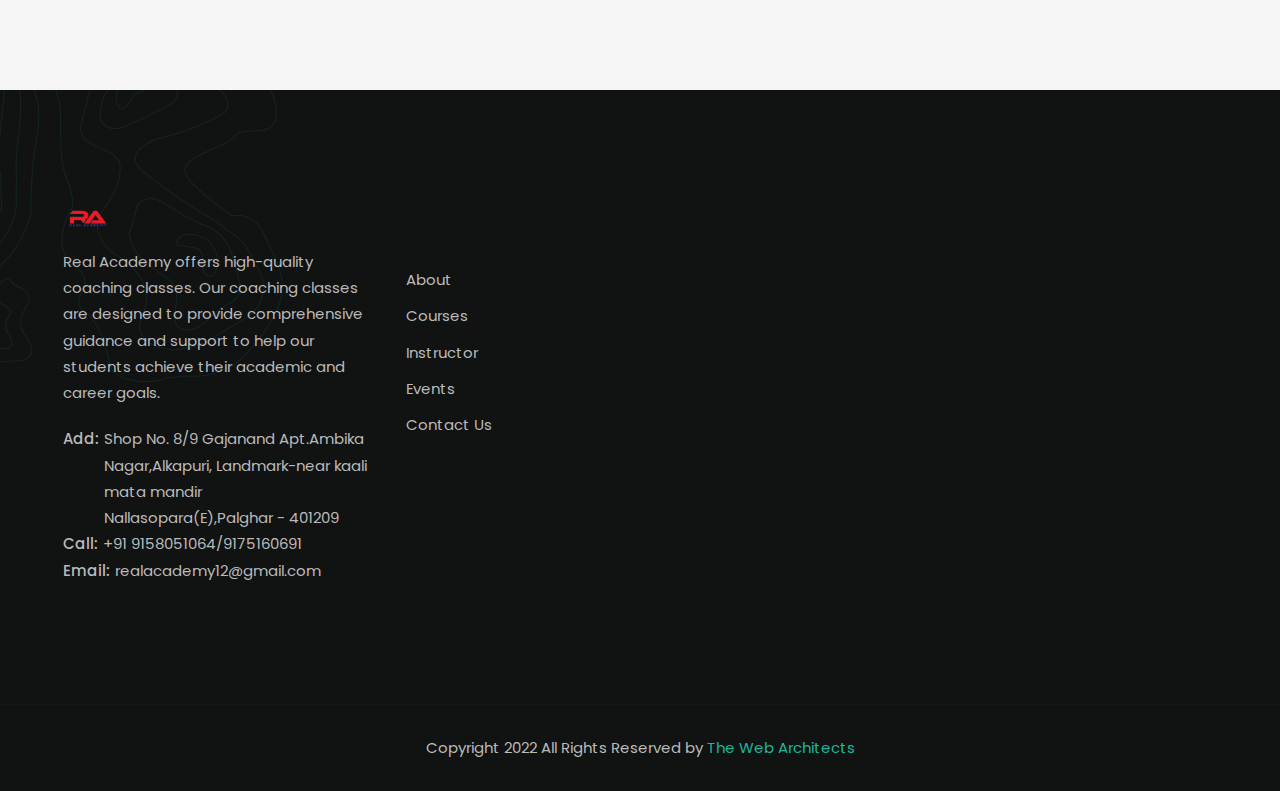
==== commit df8416ad: "ok" ====
--- a/index.html
+++ b/index.html
@@ -56,7 +56,7 @@
 
         <div class="wrapper">
           <a href="#" class="logo">
-            <img src="/readme-images/real logo.png" width="162" height="50" alt="Real Academy logo">
+            <img src="./readme-images/real logo.png" width="162" height="50" alt="Real Academy logo">
           </a>
 
           <button class="nav-close-btn" aria-label="close menu" data-nav-toggler>
@@ -85,9 +85,6 @@
       </nav>
 
       <div class="header-actions">
-
-        <button class="header-action-btn" aria-label="toggle search" title="Search">
-          <ion-icon name="search-outline" aria-hidden="true"></ion-icon>
         </button>
         <button class="header-action-btn" aria-label="open menu" data-nav-toggler>
           <ion-icon name="menu-outline" aria-hidden="true"></ion-icon>
@@ -492,7 +489,7 @@
         <div class="footer-brand">
 
           <a href="#" class="logo">
-            <img src="/readme-images/footer logo real.png" width="50" height="50" alt="Real Academy logo">
+            <img src="./readme-images/footer logo real.png" width="50" height="50" alt="Real Academy  logo">
           </a>
 
           <p class="footer-brand-text">
@@ -503,7 +500,9 @@
           <div class="wrapper">
             <span class="span">Add:</span>
 
-            <address class="address">Shop No. 8/9 Gajanand Apt.Ambika Nagar,Alkapuri, Nallasopara(E),Palghar - 401209</address>
+            <address class="address">Shop No. 8/9 Gajanand Apt.Ambika Nagar,Alkapuri,
+              Landmark-near kaali mata mandir <br>
+              Nallasopara(E),Palghar - 401209</address>
           </div>
 
           <div class="wrapper">
--- a/assets/css/style.css
+++ b/assets/css/style.css
@@ -152,7 +152,7 @@
 }
 
 body {
-  background-color: lightcyan;
+  background-color: whitesmoke;
   color: var(--gray-web);
   font-size: 1.6rem;
   line-height: 1.75;
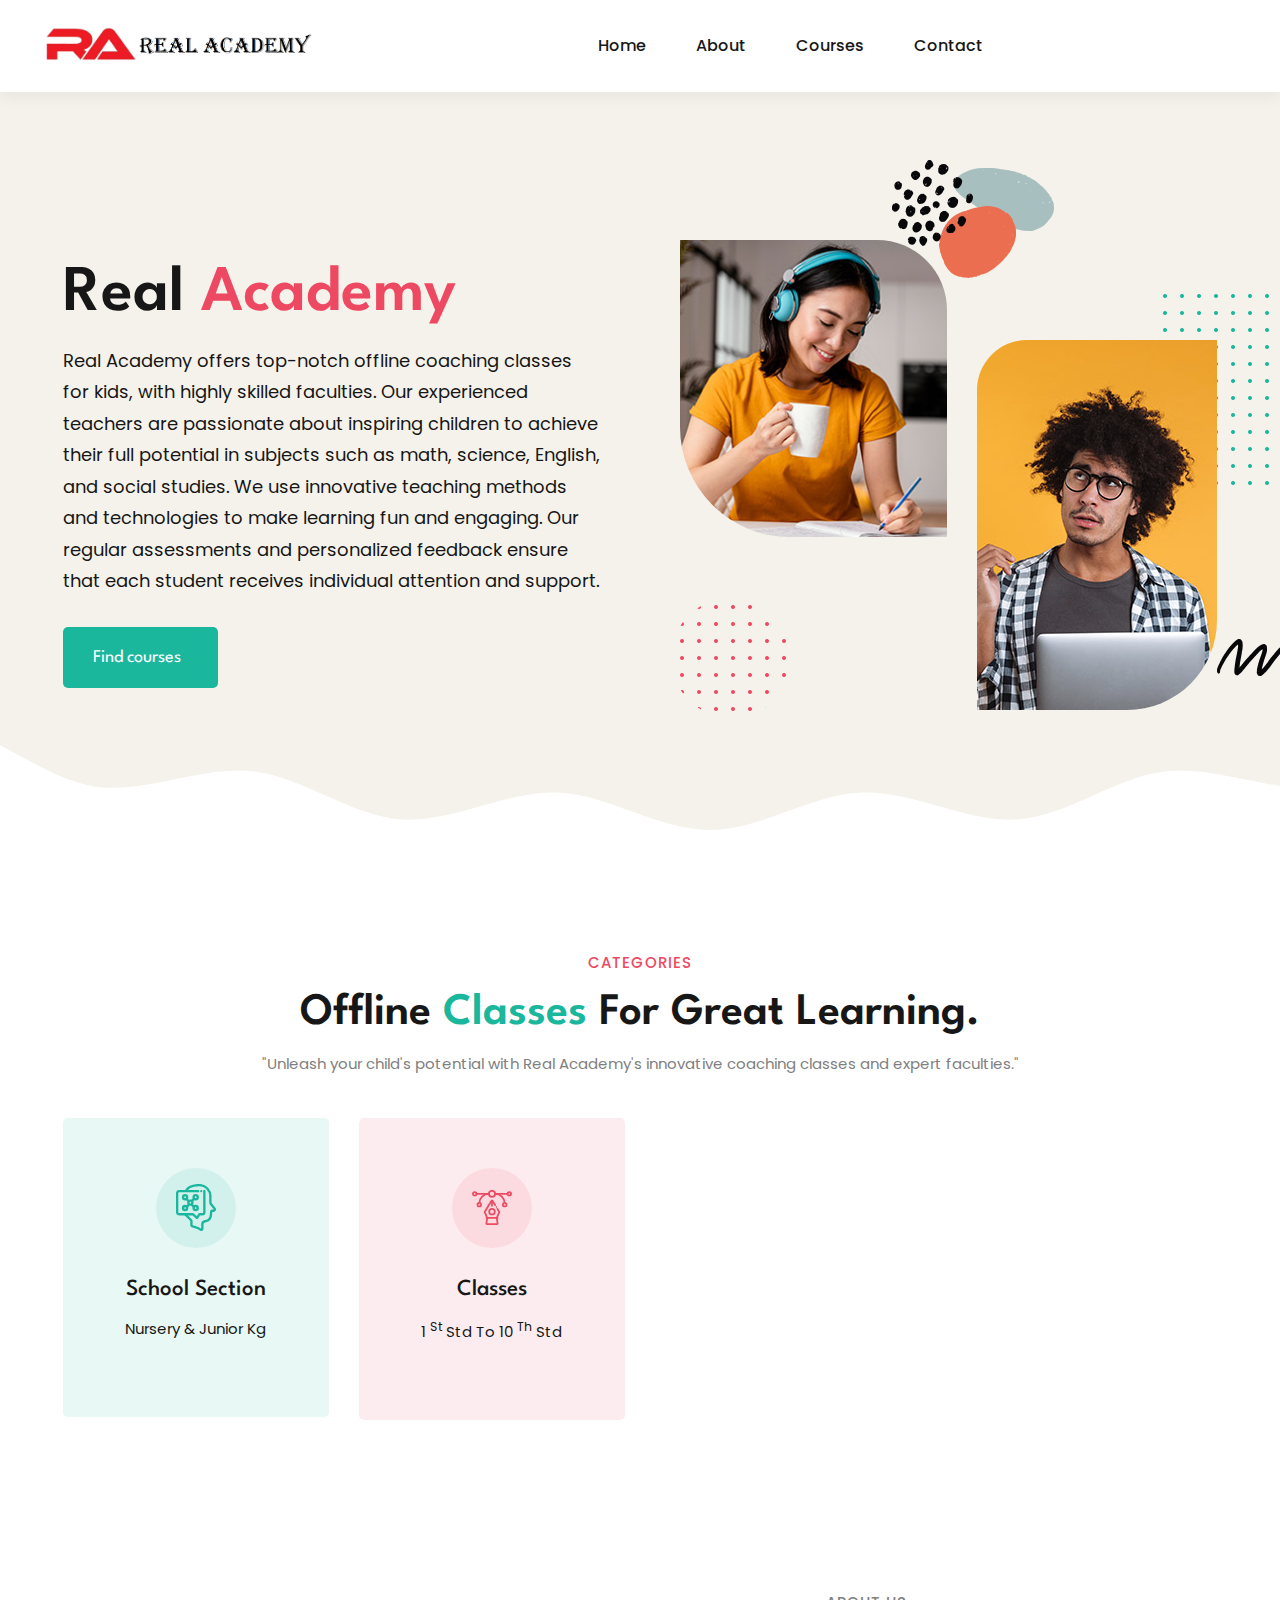
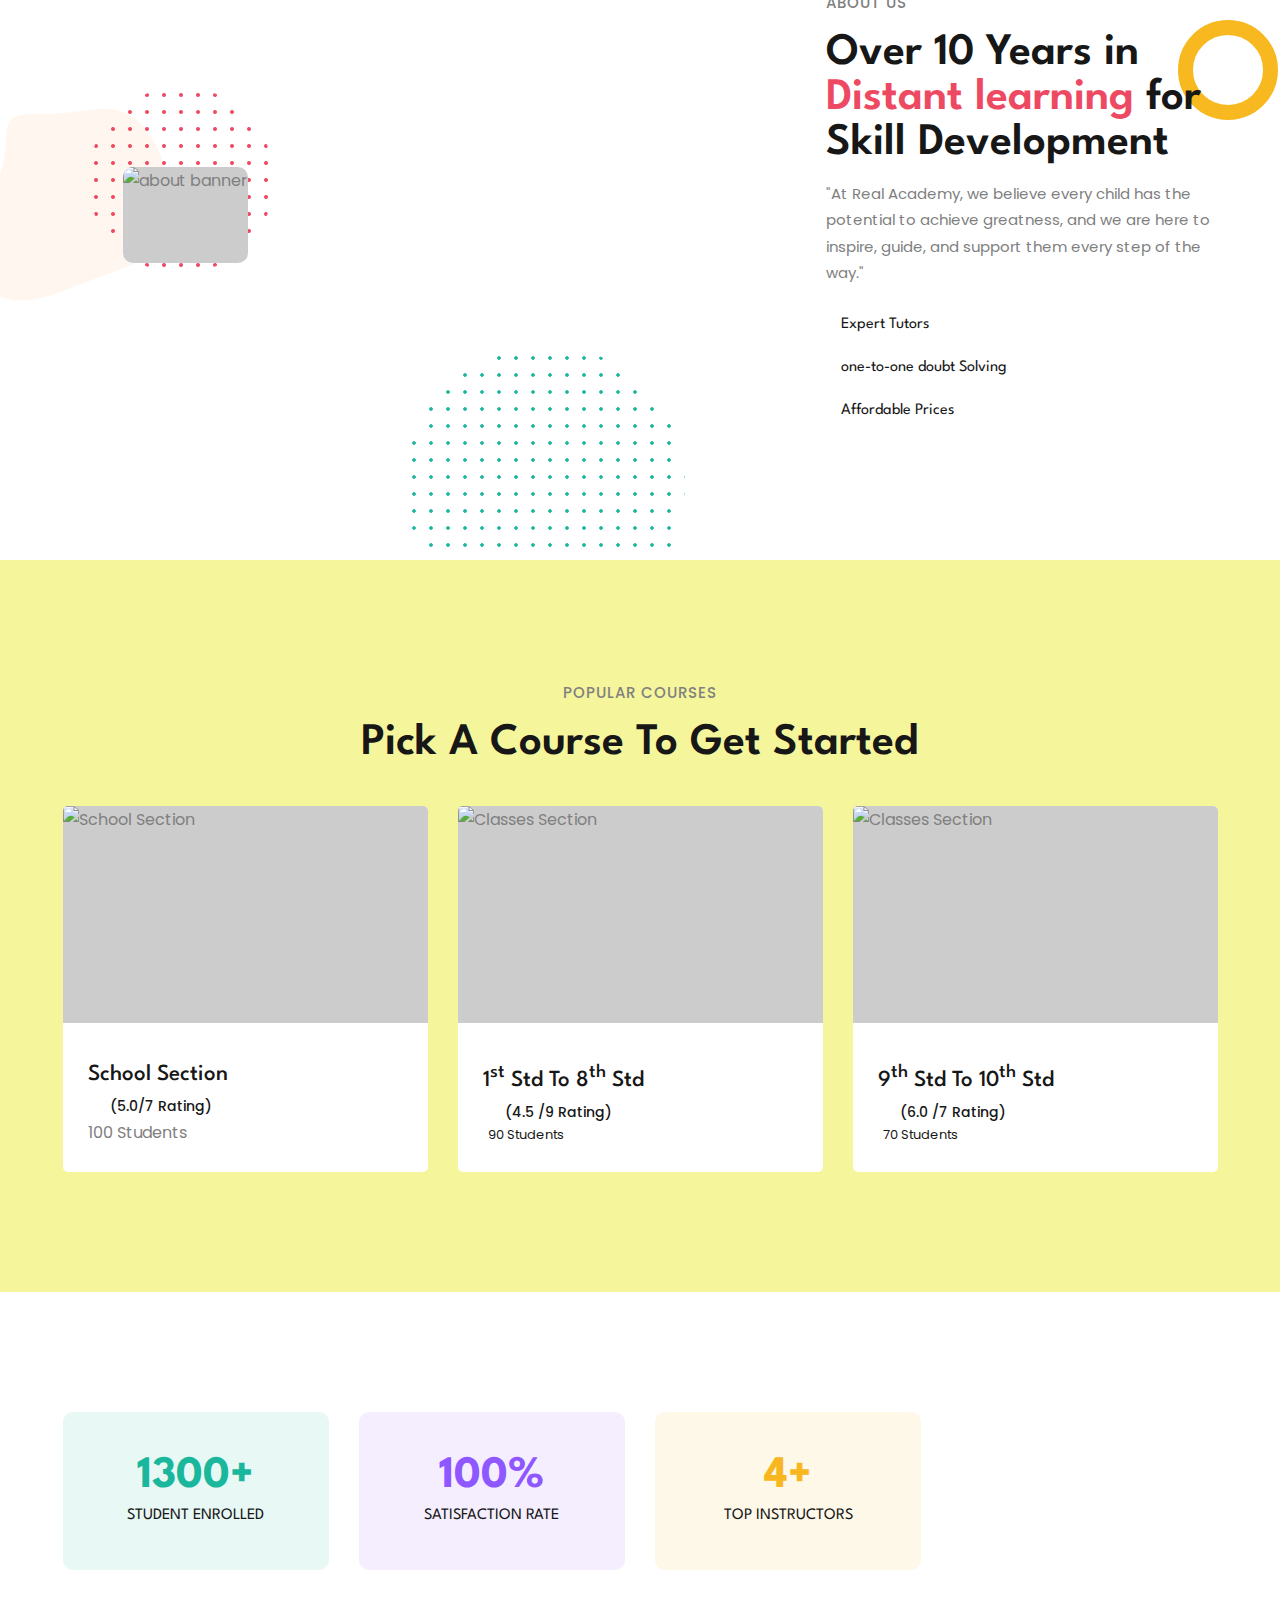
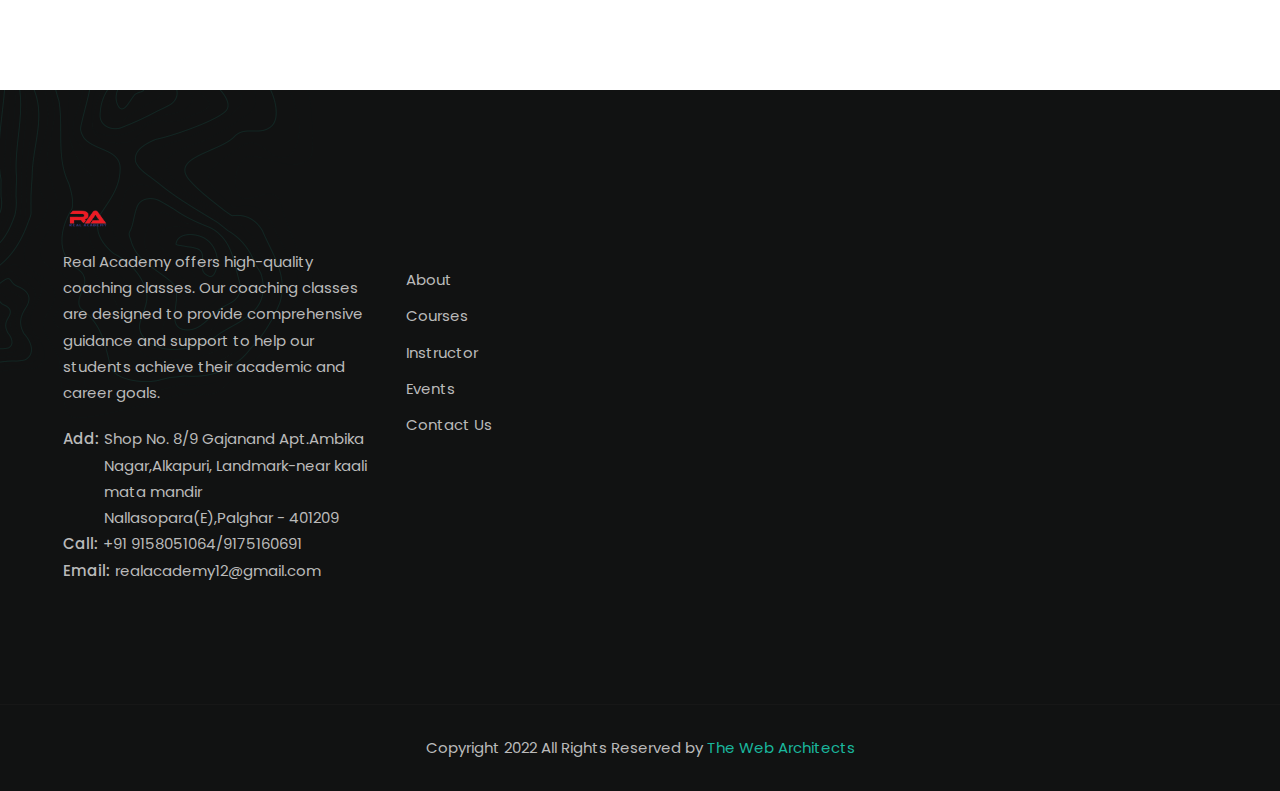
==== commit 87cfc2e6: "ok" ====
--- a/index.html
+++ b/index.html
@@ -552,7 +552,7 @@
               </a>
             </li>
             <li>
-              <a href="https://www.whatsapp.com/" class="social-link">
+              <a href="./mscbot/bot.html" class="social-link">
                 <ion-icon name="logo-Whatsapp"></ion-icon>
               </a>
             </li>
--- a/assets/css/style.css
+++ b/assets/css/style.css
@@ -152,7 +152,7 @@
 }
 
 body {
-  background-color: whitesmoke;
+  background-color: #fff;
   color: var(--gray-web);
   font-size: 1.6rem;
   line-height: 1.75;
@@ -574,7 +574,7 @@
   #COURSE
 \*-----------------------------------*/
 
-.course { background-color: var(--isabelline); }
+.course { background-color: rgb(245, 245, 155); }
 
 .course-card {
   position: relative;
